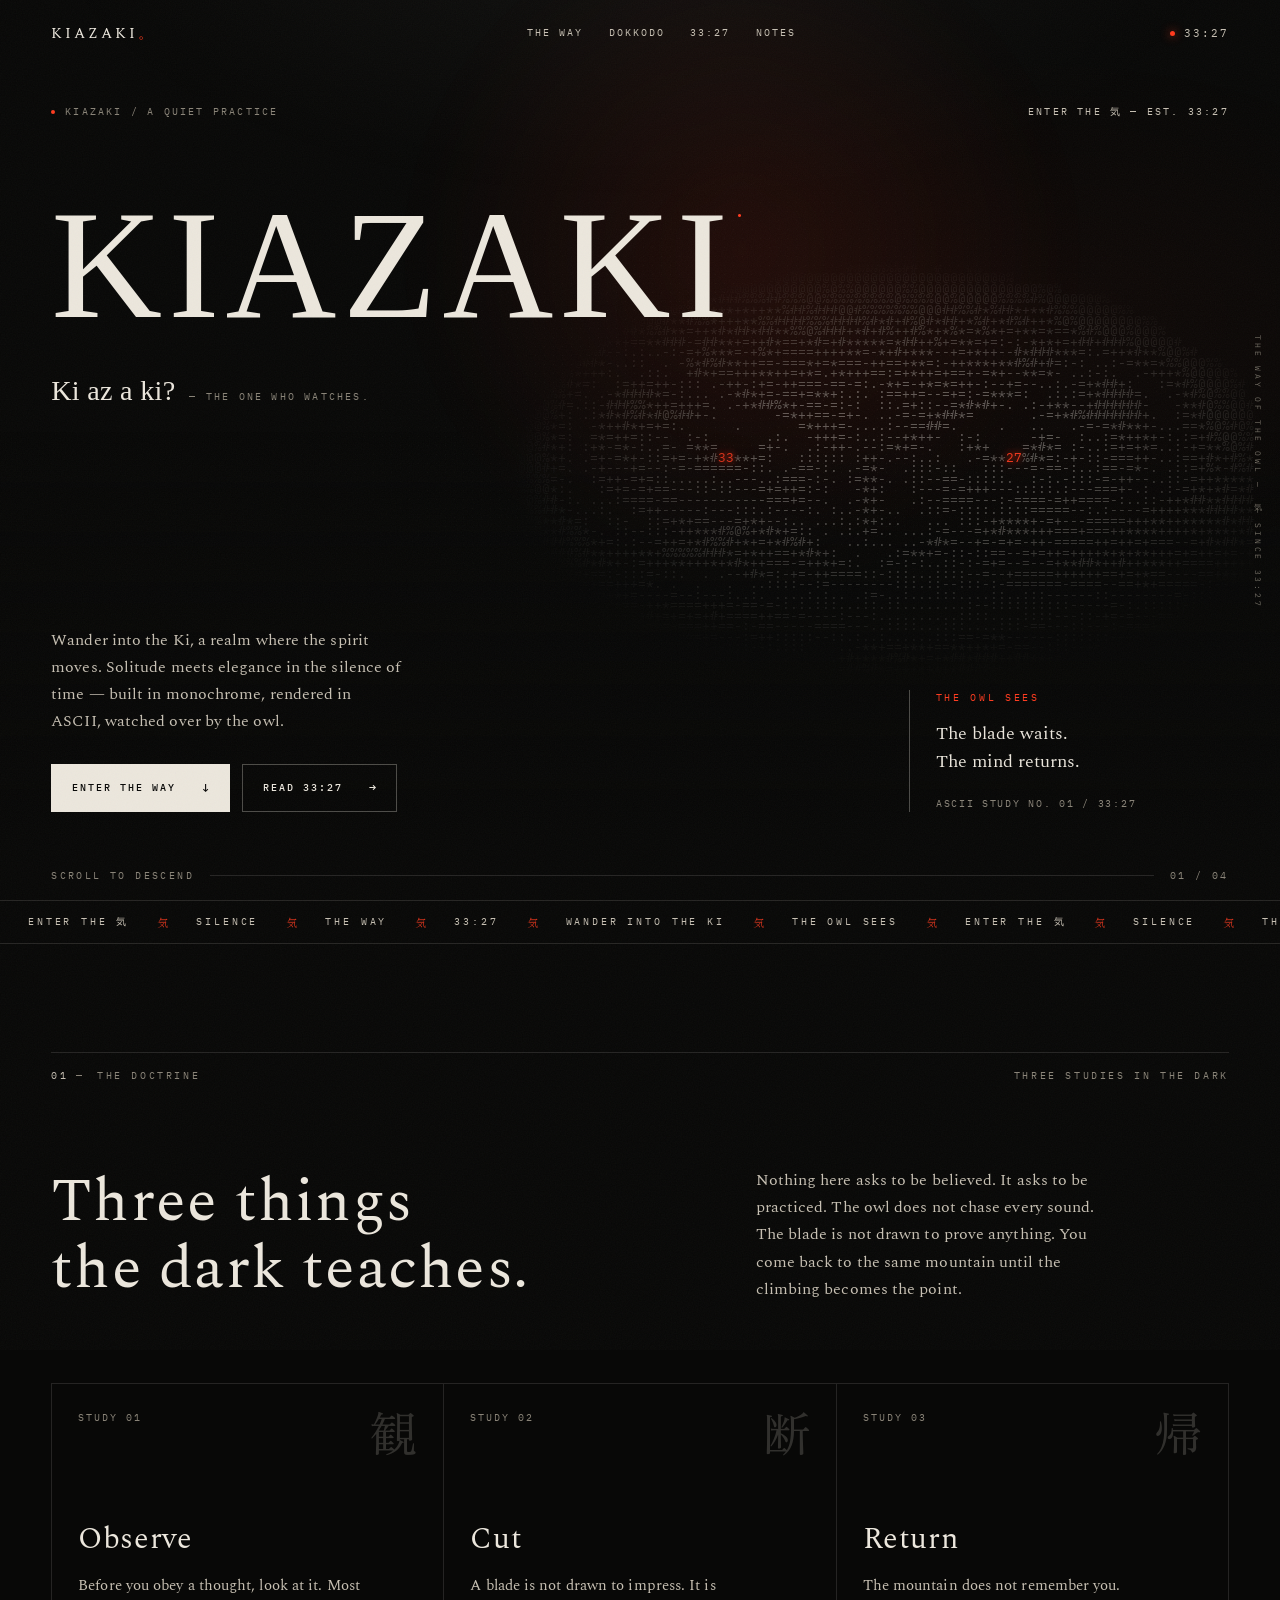
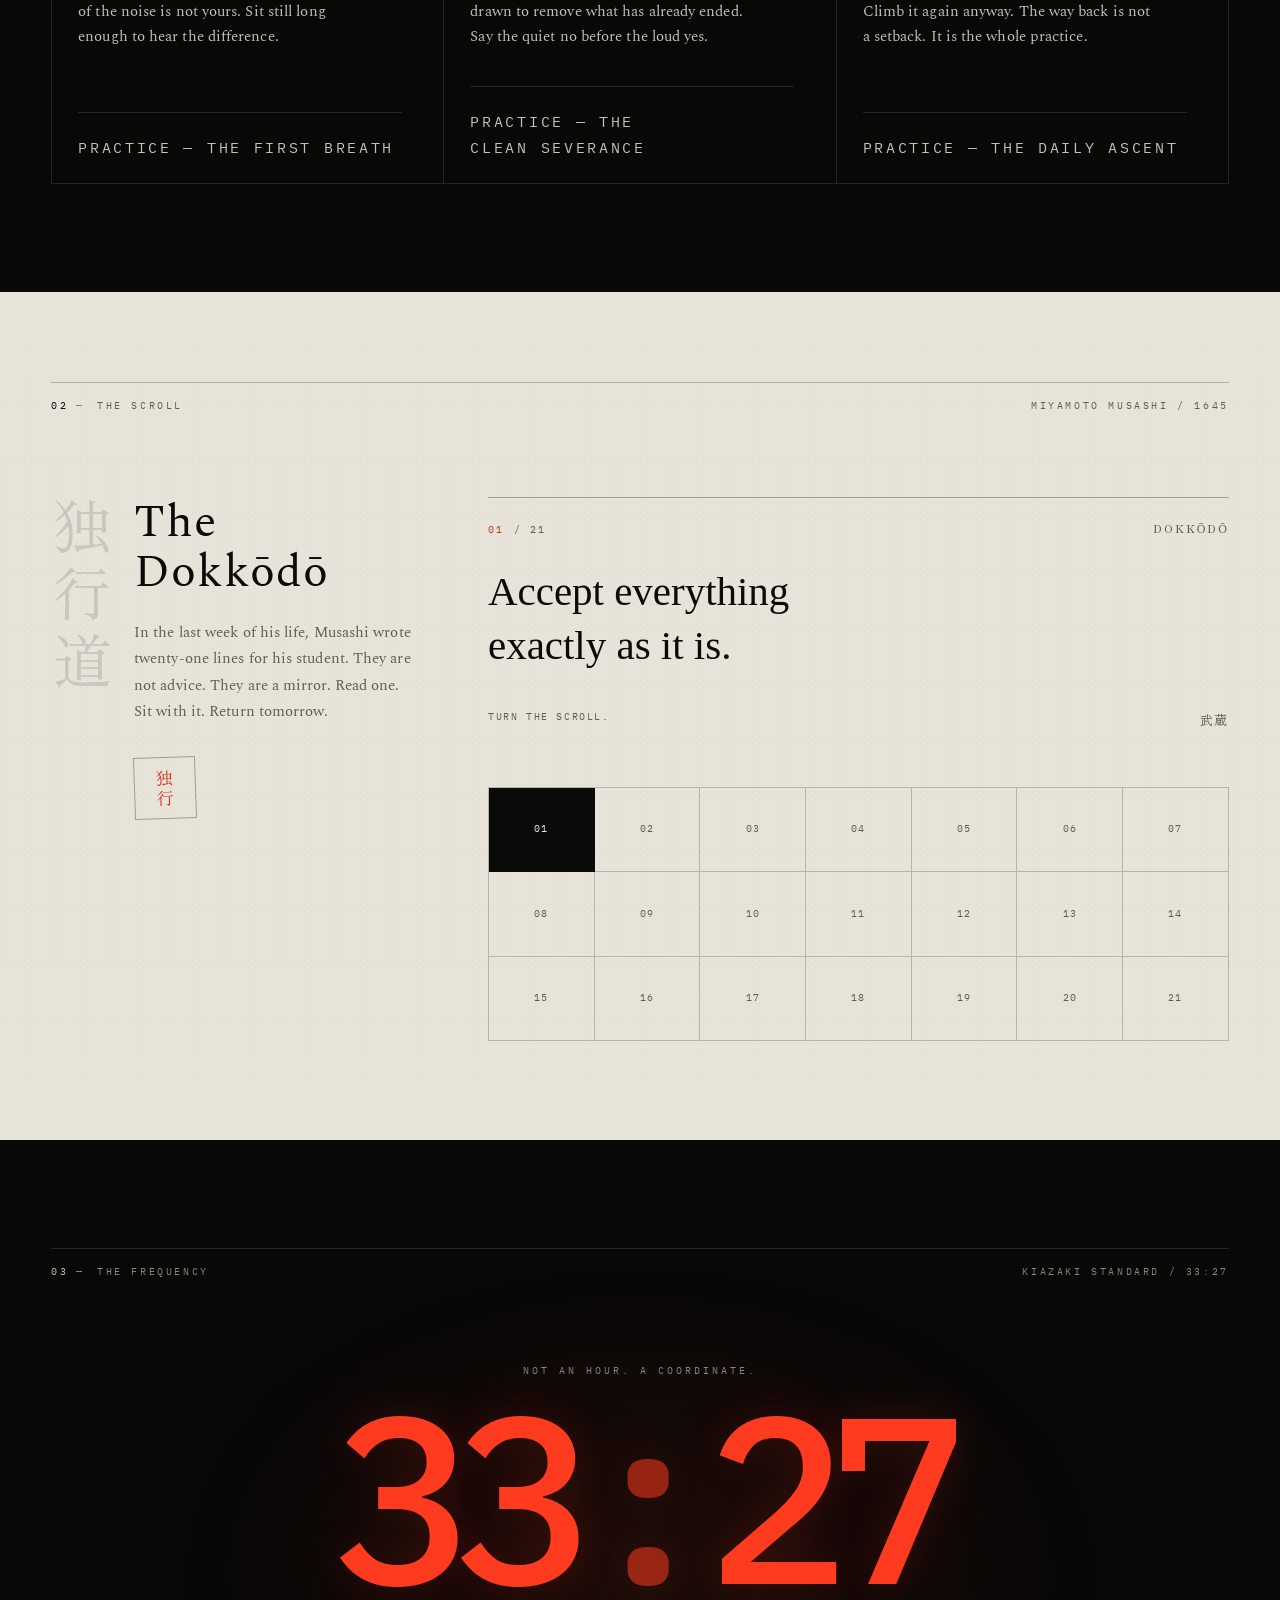
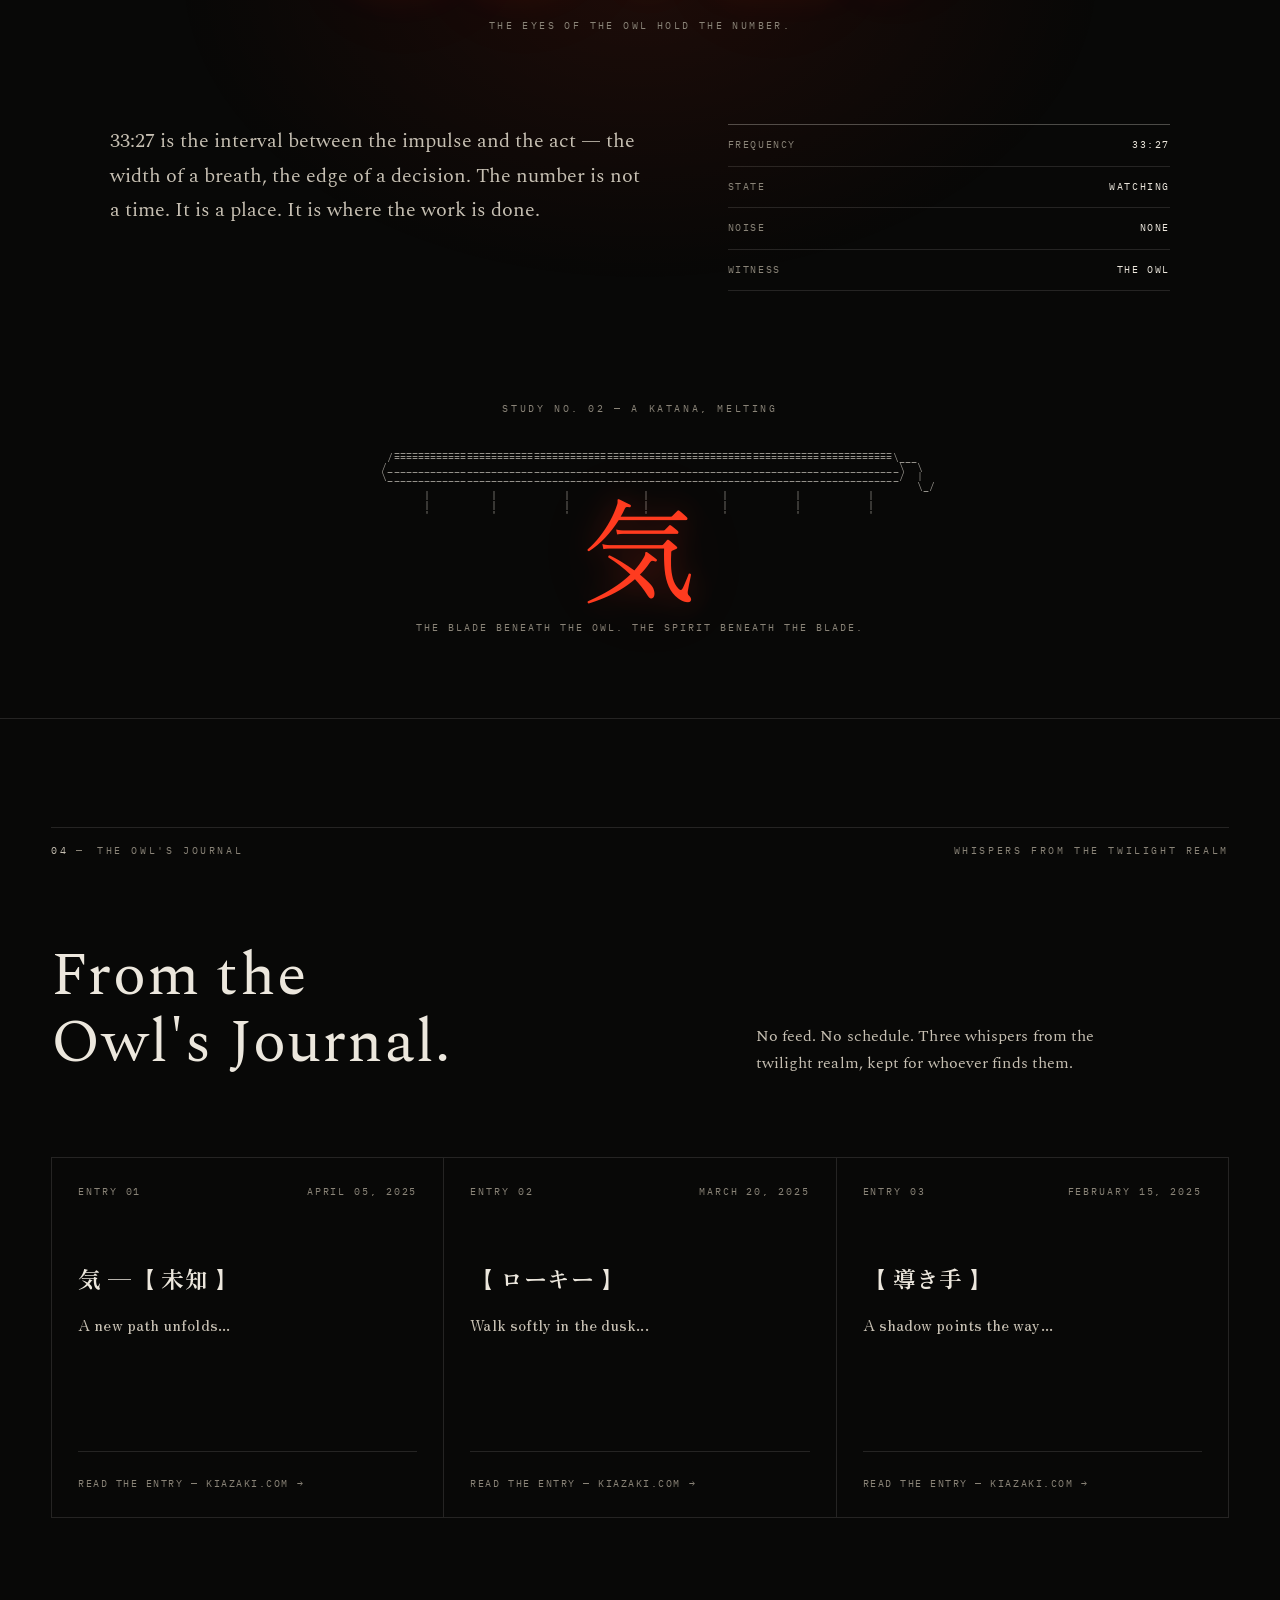
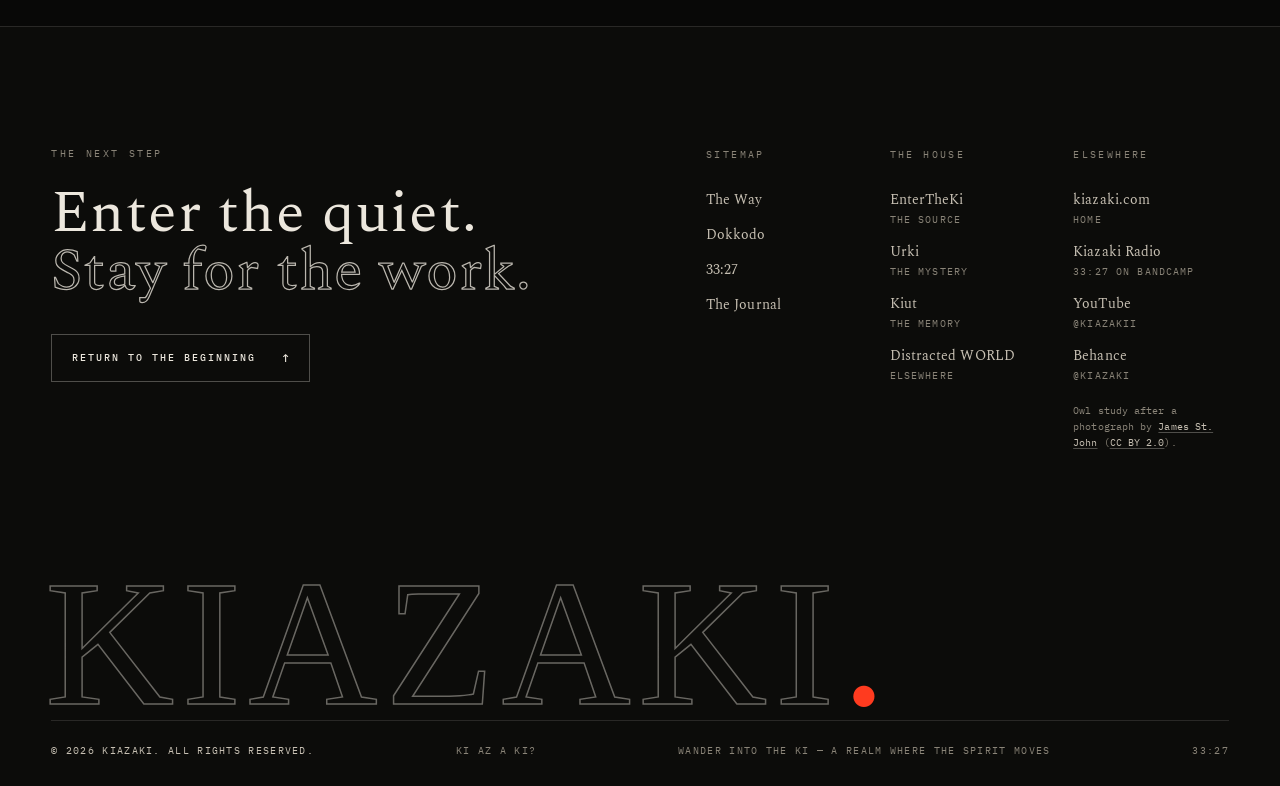
==== index.html @ 5e4342d5 "Add files via upload" ====
<!DOCTYPE html>
<html lang="en">
<head>
  <meta charset="utf-8">
  <meta name="viewport" content="width=device-width, initial-scale=1">
  <title>KIAZAKI — The Way of the Owl</title>
  <meta name="description" content="Kiazaki — wander into the Ki, a realm where the spirit moves. Solitude meets elegance in the silence of time. An ASCII owl, a melting katana, and the frequency 33:27.">
  <meta name="theme-color" content="#080807">
  <meta property="og:title" content="KIAZAKI — The Way of the Owl">
  <meta property="og:description" content="Wander into the Ki, a realm where the spirit moves. Here, solitude meets elegance in the silence of time.">
  <meta property="og:type" content="website">
  <link rel="icon" href="data:image/svg+xml,%3Csvg xmlns='http://www.w3.org/2000/svg' viewBox='0 0 64 64'%3E%3Crect width='64' height='64' fill='%23080807'/%3E%3Ccircle cx='23' cy='30' r='9' fill='none' stroke='%23ece7dd' stroke-width='2'/%3E%3Ccircle cx='41' cy='30' r='9' fill='none' stroke='%23ece7dd' stroke-width='2'/%3E%3Ccircle cx='23' cy='30' r='3' fill='%23ff3b1f'/%3E%3Ccircle cx='41' cy='30' r='3' fill='%23ff3b1f'/%3E%3C/svg%3E">
  <link rel="preconnect" href="https://fonts.googleapis.com">
  <link rel="preconnect" href="https://fonts.gstatic.com" crossorigin>
  <link href="https://fonts.googleapis.com/css2?family=IBM+Plex+Mono:wght@400;500&family=IM+Fell+English:ital@0;1&family=Spectral:ital,wght@0,400;0,600;0,700;1,400&family=Zen+Old+Mincho:wght@400;700&display=swap" rel="stylesheet">
  <link rel="stylesheet" href="styles.css">
  <link href="https://fonts.cdnfonts.com/css/colonna-mt" rel="stylesheet">
  <link href="https://fonts.cdnfonts.com/css/library-3-am" rel="stylesheet">
</head>
<body>
  <a class="skip" href="#main">Skip to content</a>
  <div class="scroll-progress" id="scroll-progress" aria-hidden="true"></div>
  <div class="grain" aria-hidden="true"></div>

  <header class="site-head">
    <a class="brand" href="#top" aria-label="Kiazaki, back to top">KIAZAKI<span class="brand-mark">。</span></a>
    <nav class="head-nav" aria-label="Primary">
      <a href="#way">The Way</a>
      <a href="#dokkodo">Dokkodo</a>
      <a href="#frequency">33:27</a>
      <a href="#notes">Notes</a>
    </nav>
    <p class="head-readout"><a class="head-readout-link" href="https://3327.bandcamp.com" target="_blank" rel="noopener" aria-label="Kiazaki radio — 33:27 on Bandcamp" title="Kiazaki radio — 33:27 on Bandcamp"><span class="live-dot" aria-hidden="true"></span>33:27</a></p>
  </header>

  <main id="main">
    <section class="hero" id="top">
      <div class="hero-glow" aria-hidden="true"></div>
      <div class="hero-art" aria-hidden="true">
        <pre class="owl owl--wide" aria-hidden="true">                          %#                 #%%%%%%##  #   #%
                         ###%%###%%%@@@@@@@@@@@@@@@@@@@@@@@@@@@@@%
                       ## %%%%%@@@@@@@@@@@%@%%@@@@@@%%@@@@@@@@@@@@@@@%@%
                    %%%@%@%#*###%%%##%%%@@%%%%%%%%%@%%%%@@%@@@@@%%%%#%@@@@@@@%
                  %@@@@@%%#****+*++**%##%###@@#%%%%%%%@@@##%%#*%##*+**#%%%@@@@@%%
               #@@@@@@#**#%%*+++**%%####%%%####%#*#+#%@#*##+*%#+*#%#++*%@%@@@@@@@@%%
             #%%###*%%#**=++*#*##*##**%%@%###+*#+#%++#%*+*%*=*%*+=+**=*==*%#%@@@%@@@%
           #@@%**+==**###-=##**+=++#*==+*#=+#*****=*##++%+=**=+=:-:-*+*+=+##+###%@@@@@#
          %@%%#--:.:..-:-=+%***=-+%*+====++++**=-*+#+***--+=+*++--#*###***=:.=++*#**%@@%#
         %@@##*-..::  . -%*#%#**++==-===*+=*===-++==+**=:-++***+**#%#+#=:-: ..:-=**=*%%@@@%%
        @@%*+++:.  .::.  +#*+==+++**++=+*=.+*+++==:=+*++=+==+-=*+--**=*- ..:-:.  .-+++*%@@@@@%
      *@@%#*=:  :=++=++-::: .-++-:+=-++===-==-=:.-*+=-+*=*=++-:--+=--..:.-=+*##+:   :=*#%@@@@%#
      @%%%+=. .-*####*=-:... .-*#*+=-==+=**+:.:. :==++=--=+=:-=***=:  .:.:=+*####=.  .-*#%@%%@@
      %@%#=.::-###%%*++=+++=. .-+*##%*+-==-=:-:  ::.=+::--=*#*#+-. .:-+**--+######-   -**#@%%@@#
   @@@@@%+: .:*#*#%#*#@%##+-.       -=*++==-=+-. ..-=-=+*##*=       .-=+*#%#######+.  :=*#@@@@@@
   @@@@%*=:  -*++#*+=+=:.      .       =*+++=-....:--==##=.     .   ..   .-=-=*#**+-...==*%@%#@%
  #%@@@%*=:  =*=++=::--  :-:       .:.  -+++=-:..:--+*++-  :-:      -+=-  :..:=*++*+-:.:=+#%@@%%
 %%%@@%#*+: :+*-=*-:..=- =**=     =+-.  .:-++-.--:=*+=-.   :+*+    =*#*= :-..:=+=+*=..:-+=**%@%#
 %@@@@@%*+. .=+-=*+-::=+=-+*#<span class="owl-eye">3</span><span class="owl-eye">3</span>**+=:   :::::: :++-.--:..:   .-=**<span class="owl-eye">2</span><span class="owl-eye">7</span>%#*=:-+-::-===++-..:==+#*+#%*
 *%%@@@#+=. .-+---+=--:-=-======-::. .-==-:. .-=*-  .:::-::   :::---=-==-:..:==-=*-. .::=+%*-#%#
#*#@%%%%=-.  :=++-=+=::.....:..---..:===-:-. :=**-. .::--==-:::::.  :-:.-:::-=-++--..::-=++*****
  *@%%@@*:.   :=+=-=+==---::-::---=+=++=:-:   -*+:   :---=-=+++---:::::.:---===+-.: .:-=+*+*#=*#
  %%%@%##-:. ...:====-==-----------===+=--.  .-*+-   .:--====---:-====-=++====-:..::-++*##**####
  #%*%%##*-...:.  :=++-----:---:::.:----:. :..-*+-..  .::=-::::.::::=====--:.:----=++++***####**
  *%%#%**#*=:  ::-  ::=+*+==---=+*+--:.. ...:.:*+:..   ... :::-+****+-=+---=====+++**++*****#*##
  *#%@%**#%%*-. ::--:::-++***#%@%+*#*+=:: . .:.+=.. ...:-=---=+*#***+++===+===++****++++*+***+*#
   *%%%###%%%*+=:.:--=++=+*#%%#+*+=+*#%#+:   ..:... ..-*#*=--+=-=+=-++-=====++=++=+===--=+#*##*=
    #%#####%#**++++**+%%%%%###*=+*++==+*#*+:  .   .:=**+=-::-::==--=+=++=++++*+*+**+++=+=++=+=-+
    ***##%%%#*#*+-:=+++**+++*+*#*++===-=++*+=:.  :=-:-:..::-:-=+=--=--=+**##*++#++***++====+++++
    +*###*+=+==:-:::=-::.  . .--+#*=:-+=-++====::-:::...::::--=--+=====++++++==+=+*==----==+****
     ##***+==+==+++=*. .  .   .  ..::::--:=--------:::.::--:::-:-=======-====--==+*+=====-:--==+
     *#*++==+==+*+=----=--:---:..:. ....:.:.. .:=-..:...:::....::..:::------::--------=-:::----+
      *#*+*###*#*==-++*====+++=-==-=-:.:.:::...::.::........:--::::::::::-----=-:.:::::-:::..:=*
      **##*+%##= .-*#+=+=+=+#+====++==-=----:---:..........::::....::::---::-+=-=---==--:-=:--=+
       #*=-#%#*=-=+====-===++==-:-==-----====---..::::...:::....:::-==---::---:-===+*+=--:-:::::
        =-+#####--==-======+=---:=++:::::--::.:..:......:::==-=**------:::::::-++*+++-..:-:.....
        :=*#%#%=:---=-===--:--:::--:.:::    ..-**+==+**+==**++*+=-==--:::--+=+++*++===::--:..::-
          ##%%=--=--===-:::-::.::... ..    .+#+***#%#*+=+*##*###++##**+=-==-==-*++*##%%****++***
           #%#=-=+=-==-----:    .   ....:::-=##%#*=+++++*+*####*=+#+====---:--=+++##########*+*+
            #+=+-:=-::-:..  . ....:.......:-=-+*%%##*##*+**#**+++==-=+=-=+==*##*++*##*#%@###+#+*
            #-++..::.::.. .....:::::.... ...=-==--=+=--=*##*+=+=++--=-=+*#**#====**##*####**++==</pre>
      </div>

      <div class="shell hero-shell">
        <div class="hero-kicker">
          <p class="kicker"><span class="kicker-dot" aria-hidden="true"></span>Kiazaki / A quiet practice</p>
          <p class="kicker kicker-alt">Enter The 気 — Est. 33:27</p>
        </div>

        <div class="hero-title-wrap">
          <h1 class="hero-title" aria-label="Kiazaki">
            <span class="hero-word" aria-hidden="true"><span class="lt" style="--i:0">K</span><span class="lt" style="--i:1">I</span><span class="lt" style="--i:2">A</span><span class="lt" style="--i:3">Z</span><span class="lt" style="--i:4">A</span><span class="lt" style="--i:5">K</span><span class="lt" style="--i:6">I</span></span><span class="hero-dot" aria-hidden="true">.</span>
          </h1>
          <p class="hero-hu"><span class="hu" lang="hu">Ki az a ki?</span><span class="hu-en">— The one who watches.</span></p>
        </div>

        <div class="hero-owl-mobile" aria-hidden="true">
          <pre class="owl owl--compact" aria-hidden="true">               ##     ####%%%%%%%##%#
              #%%%%@@@@@@@@@@@@@@@@@@@@%%%
           %@@%%****###%%%%%%%%%@%%%#%#**%@@@%#
         %@@@#******###%%#*###*%#***#+**+*#%@@@@%
       %#+==+*+=#*++#++**********++++--+*++*+##%@@#
     #@#*:..  =##*+++==+=++=+=+*=-+*++*##*-: :-++#@@##
    %@#=:.:-=::=-=+=+=++-=+=-==++++=-+==-: -==: :=*@@@%
   #@%=.:*##*=-:.:+*++==+=:..===--+=++=..--=###=  =#%%@%
  %@@+..*###*#*=: . -=++===. .--+*+-   .-=+**###- :*%@%@
 #@@#= :+++-=: :.      =++-..-=+*:.:   .-: ::=*++::=*@%%
 %@@#+ -+=+::-:*<span class="owl-eye">3</span><span class="owl-eye">3</span> -=: .-=:---=-.  =+-<span class="owl-eye">2</span><span class="owl-eye">7</span>#=:-.-=++.:=+*%#
*%@@#= :+===:---===-..--:..++..:::. :--==--::==+:.:-*+*#
 #%%#:  -+==--::::---=+-: .++  :-===-:::::--===:..-++**#
 #%%#+....-===----::-==-:..++. .-----:--====--::-++####*
 *%%*#*:.::::-++=+*+==:. ..==.  .:::=**+==---=++**+****#
  #%##%#=:-==+*#%%*++**+: .:. .-++-==++=+===+++++===***+
  *#####*+==*#****+*+==**=: .:-=-:::-=-==+***+*+*++=++++
  *##*=+---=-.   .-=-:--===---:..::--=====+++==++==--=+*
   #*++++*+-------.:...::..:-::.:::.:::::---:-------::-=
    #**%*--+++=+*+==+=------.......::..::----=-:-=-:-:-+
    *=*#*===-===+---+-----::.....:---=:---:::-=+++-::...
     =#%*---==---::::.:. .-=++++==**#+++=-:-==++++=-=:-=
      ##=====-::. .. ....-*##***+**##+*++==--+++##%##***
       *+-:-::.....::....--++*+++**+=+=-==*+**=+###%#*++</pre>
        </div>

        <div class="hero-foot">
          <div class="hero-lede">
            <p>Wander into the Ki, a realm where the spirit moves. Solitude meets elegance in the silence of time — built in monochrome, rendered in ASCII, watched over by the owl.</p>
            <div class="hero-cta">
              <a class="btn btn-solid" href="#dokkodo">Enter the Way <span aria-hidden="true">↓</span></a>
              <a class="btn btn-ghost" href="#frequency">Read 33:27 <span aria-hidden="true">→</span></a>
            </div>
          </div>
          <aside class="hero-aside" aria-label="Study note">
            <p class="aside-label">The owl sees</p>
            <p class="aside-line">The blade waits.<br>The mind returns.</p>
            <p class="aside-meta">ASCII study No. 01 / 33:27</p>
          </aside>
        </div>
      </div>

      <p class="hero-rail" aria-hidden="true">The Way of the Owl — 気 — Since 33:27</p>
      <div class="hero-bottom" aria-hidden="true">
        <span>Scroll to descend</span>
        <span class="hero-line"></span>
        <span>01 / 04</span>
      </div>
    </section>

    <div class="ticker" aria-hidden="true">
      <div class="ticker-track">
        <div class="ticker-group">
          <span>Enter The 気</span><span class="tick-sep">気</span><span>Silence</span><span class="tick-sep">気</span><span>The Way</span><span class="tick-sep">気</span><span>33:27</span><span class="tick-sep">気</span><span>Wander into the Ki</span><span class="tick-sep">気</span><span>The owl sees</span><span class="tick-sep">気</span>
        </div>
        <div class="ticker-group">
          <span>Enter The 気</span><span class="tick-sep">気</span><span>Silence</span><span class="tick-sep">気</span><span>The Way</span><span class="tick-sep">気</span><span>33:27</span><span class="tick-sep">気</span><span>Wander into the Ki</span><span class="tick-sep">気</span><span>The owl sees</span><span class="tick-sep">気</span>
        </div>
      </div>
    </div>

    <section class="section doctrine" id="way">
      <div class="shell">
        <div class="section-head">
          <p class="label"><span class="label-idx">01</span> The Doctrine</p>
          <p class="label label-right">Three studies in the dark</p>
        </div>

        <div class="doctrine-intro">
          <h2 class="reveal">Three things<br>the dark teaches.</h2>
          <p class="lede reveal">Nothing here asks to be believed. It asks to be practiced. The owl does not chase every sound. The blade is not drawn to prove anything. You come back to the same mountain until the climbing becomes the point.</p>
        </div>

        <div class="cards">
          <article class="card reveal">
            <div class="card-top"><span class="mono">Study 01</span><span class="kanji" aria-hidden="true">観</span></div>
            <h3>Observe</h3>
            <p>Before you obey a thought, look at it. Most of the noise is not yours. Sit still long enough to hear the difference.</p>
            <p class="card-foot">Practice — the first breath</p>
          </article>
          <article class="card reveal">
            <div class="card-top"><span class="mono">Study 02</span><span class="kanji" aria-hidden="true">断</span></div>
            <h3>Cut</h3>
            <p>A blade is not drawn to impress. It is drawn to remove what has already ended. Say the quiet no before the loud yes.</p>
            <p class="card-foot">Practice — the clean severance</p>
          </article>
          <article class="card reveal">
            <div class="card-top"><span class="mono">Study 03</span><span class="kanji" aria-hidden="true">帰</span></div>
            <h3>Return</h3>
            <p>The mountain does not remember you. Climb it again anyway. The way back is not a setback. It is the whole practice.</p>
            <p class="card-foot">Practice — the daily ascent</p>
          </article>
        </div>
      </div>
    </section>

    <section class="scroll-sec" id="dokkodo">
      <div class="shell">
        <div class="section-head">
          <p class="label"><span class="label-idx">02</span> The Scroll</p>
          <p class="label label-right">Miyamoto Musashi / 1645</p>
        </div>

        <div class="scroll-layout">
          <aside class="scroll-aside reveal">
            <p class="vertical-kanji" aria-hidden="true">独行道</p>
            <div class="scroll-intro">
              <h2>The Dokkōdō</h2>
              <p>In the last week of his life, Musashi wrote twenty-one lines for his student. They are not advice. They are a mirror. Read one. Sit with it. Return tomorrow.</p>
              <div class="seal" aria-hidden="true"><span>独<br>行</span></div>
            </div>
          </aside>

          <div class="scroll-body reveal">
            <div class="precept" id="precept">
              <div class="precept-num">
                <span id="precept-num" class="precept-n">01</span>
                <span class="precept-of">/ 21</span>
                <span class="precept-lab">Dokkōdō</span>
              </div>
              <blockquote id="precept-quote" aria-live="polite">Accept everything exactly as it is.</blockquote>
              <p class="precept-hint">Turn the scroll. <span aria-hidden="true">武蔵</span></p>
            </div>

            <div class="precept-nav" role="tablist" aria-label="The twenty-one precepts of the Dokkodo">
              <button type="button" role="tab" aria-selected="true" aria-controls="precept-quote" data-precept="0">01</button>
              <button type="button" role="tab" aria-selected="false" aria-controls="precept-quote" data-precept="1">02</button>
              <button type="button" role="tab" aria-selected="false" aria-controls="precept-quote" data-precept="2">03</button>
              <button type="button" role="tab" aria-selected="false" aria-controls="precept-quote" data-precept="3">04</button>
              <button type="button" role="tab" aria-selected="false" aria-controls="precept-quote" data-precept="4">05</button>
              <button type="button" role="tab" aria-selected="false" aria-controls="precept-quote" data-precept="5">06</button>
              <button type="button" role="tab" aria-selected="false" aria-controls="precept-quote" data-precept="6">07</button>
              <button type="button" role="tab" aria-selected="false" aria-controls="precept-quote" data-precept="7">08</button>
              <button type="button" role="tab" aria-selected="false" aria-controls="precept-quote" data-precept="8">09</button>
              <button type="button" role="tab" aria-selected="false" aria-controls="precept-quote" data-precept="9">10</button>
              <button type="button" role="tab" aria-selected="false" aria-controls="precept-quote" data-precept="10">11</button>
              <button type="button" role="tab" aria-selected="false" aria-controls="precept-quote" data-precept="11">12</button>
              <button type="button" role="tab" aria-selected="false" aria-controls="precept-quote" data-precept="12">13</button>
              <button type="button" role="tab" aria-selected="false" aria-controls="precept-quote" data-precept="13">14</button>
              <button type="button" role="tab" aria-selected="false" aria-controls="precept-quote" data-precept="14">15</button>
              <button type="button" role="tab" aria-selected="false" aria-controls="precept-quote" data-precept="15">16</button>
              <button type="button" role="tab" aria-selected="false" aria-controls="precept-quote" data-precept="16">17</button>
              <button type="button" role="tab" aria-selected="false" aria-controls="precept-quote" data-precept="17">18</button>
              <button type="button" role="tab" aria-selected="false" aria-controls="precept-quote" data-precept="18">19</button>
              <button type="button" role="tab" aria-selected="false" aria-controls="precept-quote" data-precept="19">20</button>
              <button type="button" role="tab" aria-selected="false" aria-controls="precept-quote" data-precept="20">21</button>
            </div>
          </div>
        </div>
      </div>
    </section>

    <section class="frequency" id="frequency">
      <div class="shell">
        <div class="section-head">
          <p class="label"><span class="label-idx">03</span> The Frequency</p>
          <p class="label label-right">Kiazaki standard / 33:27</p>
        </div>

        <div class="freq-stage reveal">
          <p class="freq-overline">Not an hour. A coordinate.</p>
          <p class="freq-display" aria-label="Thirty-three twenty-seven"><span>33</span><span class="freq-colon" aria-hidden="true">:</span><span>27</span></p>
          <p class="freq-caption">The eyes of the owl hold the number.</p>
        </div>

        <div class="freq-copy reveal">
          <p class="freq-lede">33:27 is the interval between the impulse and the act — the width of a breath, the edge of a decision. The number is not a time. It is a place. It is where the work is done.</p>
          <div class="freq-readouts" aria-label="Frequency readouts">
            <div><span>Frequency</span><span>33:27</span></div>
            <div><span>State</span><span>Watching</span></div>
            <div><span>Noise</span><span>None</span></div>
            <div><span>Witness</span><span>The owl</span></div>
          </div>
        </div>

        <div class="blade-wrap reveal">
          <p class="blade-label">Study No. 02 — A katana, melting</p>
          <pre class="katana" aria-hidden="true">        __________________________________________________________________________________
       /==================================================================================\___
      /____________________________________________________________________________________\  \
      \____________________________________________________________________________________/  |
                                                                                              \_/
             |          |           |            |            |           |           |
             |          |           |            |            |           |           |
             '          '           '            '            '           '           '</pre>
          <p class="blade-kanji" aria-hidden="true">気</p>
          <p class="blade-foot">The blade beneath the owl. The spirit beneath the blade.</p>
        </div>
      </div>
    </section>

    <section class="section notes" id="notes">
      <div class="shell">
        <div class="section-head">
          <p class="label"><span class="label-idx">04</span> The Owl's Journal</p>
          <p class="label label-right">Whispers from the twilight realm</p>
        </div>

        <div class="notes-intro">
          <h2 class="reveal">From the<br>Owl's Journal.</h2>
          <p class="lede reveal">No feed. No schedule. Three whispers from the twilight realm, kept for whoever finds them.</p>
        </div>

        <div class="notes-grid">
          <article class="note reveal">
            <div class="note-meta"><span>Entry 01</span><span>April 05, 2025</span></div>
            <h3>気 —【 未知 】</h3>
            <p>A new path unfolds...</p>
            <a class="note-tags" href="https://kiazaki.com/post/post-1" target="_blank" rel="noopener">Read the entry — kiazaki.com</a>
          </article>
          <article class="note reveal">
            <div class="note-meta"><span>Entry 02</span><span>March 20, 2025</span></div>
            <h3>【 ローキー 】</h3>
            <p>Walk softly in the dusk...</p>
            <a class="note-tags" href="https://kiazaki.com/post/post-2" target="_blank" rel="noopener">Read the entry — kiazaki.com</a>
          </article>
          <article class="note reveal">
            <div class="note-meta"><span>Entry 03</span><span>February 15, 2025</span></div>
            <h3>【 導き手 】</h3>
            <p>A shadow points the way...</p>
            <a class="note-tags" href="https://kiazaki.com/post/post-3" target="_blank" rel="noopener">Read the entry — kiazaki.com</a>
          </article>
        </div>
      </div>
    </section>

    <footer class="site-foot">
      <div class="shell">
        <div class="foot-top">
          <div class="foot-call reveal">
            <p class="label">The next step</p>
            <h2>Enter the quiet.<br><span class="hollow">Stay for the work.</span></h2>
            <a class="btn btn-ghost foot-cta" href="#top">Return to the beginning <span aria-hidden="true">↑</span></a>
          </div>

          <div class="foot-cols">
            <div class="foot-col">
              <h3>Sitemap</h3>
              <a href="#way">The Way</a>
              <a href="#dokkodo">Dokkodo</a>
              <a href="#frequency">33:27</a>
              <a href="#notes">The Journal</a>
            </div>
            <div class="foot-col">
              <h3>The House</h3>
              <a href="https://entertheki.com" target="_blank" rel="noopener">EnterTheKi <em>the source</em></a>
              <a href="https://urki.bandcamp.com" target="_blank" rel="noopener">Urki <em>the mystery</em></a>
              <a href="https://kiazaki.com" target="_blank" rel="noopener">Kiut <em>the memory</em></a>
              <a href="https://x.com/Kiazaki" target="_blank" rel="noopener">Distracted WORLD <em>elsewhere</em></a>
            </div>
            <div class="foot-col">
              <h3>Elsewhere</h3>
              <a href="https://kiazaki.com" target="_blank" rel="noopener">kiazaki.com <em>home</em></a>
              <a href="https://3327.bandcamp.com" target="_blank" rel="noopener">Kiazaki Radio <em>33:27 on Bandcamp</em></a>
              <a href="https://www.youtube.com/@Kiazakii" target="_blank" rel="noopener">YouTube <em>@Kiazakii</em></a>
              <a href="https://www.behance.net/kiazaki" target="_blank" rel="noopener">Behance <em>@kiazaki</em></a>
              <span class="credit">Owl study after a photograph by <a href="https://commons.wikimedia.org/wiki/File:Bubo_virginianus_(great_horned_owl).jpg" target="_blank" rel="noopener">James St. John</a> (<a href="https://creativecommons.org/licenses/by/2.0/" target="_blank" rel="noopener">CC BY 2.0</a>).</span>
            </div>
          </div>
        </div>

        <p class="foot-word" aria-hidden="true">KIAZAKI<span class="foot-dot">.</span></p>

        <div class="foot-bar">
          <span>© <span id="year">2026</span> Kiazaki. All rights reserved.</span>
          <span>Ki az a ki?</span>
          <span>Wander into the Ki — a realm where the spirit moves</span>
          <span>33:27</span>
        </div>
      </div>
    </footer>
  </main>

  <script src="main.js"></script>
</body>
</html>
---- styles.css ----
/* ============================================================
   KIAZAKI — a quiet practice
   Monochrome, ember, ink. Set in Jakarta Sans + IBM Plex Mono.
   ============================================================ */

:root {
  --ink: #080807;
  --ink-soft: #0c0c0a;
  --paper: #ece7dd;
  --paper-dim: #c7c0b3;
  --muted: #8a8478;
  --line: rgba(236, 231, 221, 0.13);
  --line-strong: rgba(236, 231, 221, 0.3);
  --ember: #ff3b1f;
  --ember-dim: #d2321b;
  --paper-sec: #e8e3d9;
  --paper-ink: #0a0a09;
  --paper-muted: #615c53;
  --sans: "Spectral", Georgia, "Times New Roman", serif;
  --fell: "IM Fell English", Georgia, serif;
  --display: "LIBRARY 3 AM", "IM Fell English", Georgia, serif;
  --heading: "Colonna MT", "Spectral", Georgia, serif;
  --mono: "IBM Plex Mono", "SFMono-Regular", Consolas, monospace;
  --jp: "Zen Old Mincho", "Hiragino Mincho ProN", "Yu Mincho", serif;
  --ease: cubic-bezier(0.22, 0.68, 0.2, 1);
  --shell: 1480px;
}

*,
*::before,
*::after {
  box-sizing: border-box;
}

html {
  scroll-behavior: smooth;
  scroll-padding-top: 84px;
  -webkit-text-size-adjust: 100%;
}

body {
  margin: 0;
  background: var(--ink);
  color: var(--paper);
  font-family: var(--sans);
  font-size: 17px;
  line-height: 1.65;
  font-weight: 400;
  letter-spacing: 0.005em;
  -webkit-font-smoothing: antialiased;
  -moz-osx-font-smoothing: grayscale;
  overflow-x: hidden;
}

body::before {
  content: "";
  position: fixed;
  inset: 0;
  z-index: 0;
  pointer-events: none;
  background:
    radial-gradient(ellipse 80% 55% at 50% -10%, rgba(236, 231, 221, 0.045), transparent 60%),
    radial-gradient(ellipse 55% 45% at 82% 35%, rgba(255, 59, 31, 0.035), transparent 65%);
}

::selection {
  background: var(--ember);
  color: var(--ink);
}

a {
  color: inherit;
  text-decoration: none;
}

p,
h1,
h2,
h3,
h4,
blockquote,
figure {
  margin: 0;
}

img,
pre {
  max-width: 100%;
}

button {
  font: inherit;
}

:focus-visible {
  outline: 1px solid var(--ember);
  outline-offset: 4px;
}

* {
  scrollbar-width: thin;
  scrollbar-color: #37342d var(--ink);
}

::-webkit-scrollbar {
  width: 9px;
}
::-webkit-scrollbar-track {
  background: var(--ink);
}
::-webkit-scrollbar-thumb {
  background: #37342d;
  border: 3px solid var(--ink);
}

/* ---------- texture ---------- */

.grain {
  position: fixed;
  inset: -50%;
  z-index: 90;
  width: 200%;
  height: 200%;
  pointer-events: none;
  opacity: 0.045;
  background-image: url("data:image/svg+xml,%3Csvg xmlns='http://www.w3.org/2000/svg' width='220' height='220'%3E%3Cfilter id='n'%3E%3CfeTurbulence type='fractalNoise' baseFrequency='0.82' numOctaves='4' stitchTiles='stitch'/%3E%3C/filter%3E%3Crect width='100%25' height='100%25' filter='url(%23n)' opacity='0.85'/%3E%3C/svg%3E");
  animation: grain 1.6s steps(2) infinite;
}

@keyframes grain {
  0% { transform: translate(0, 0); }
  50% { transform: translate(-2%, 1%); }
  100% { transform: translate(1%, -1%); }
}

.skip {
  position: fixed;
  top: 12px;
  left: 12px;
  z-index: 200;
  transform: translateY(-150%);
  background: var(--paper);
  color: var(--ink);
  padding: 10px 16px;
  font-family: var(--mono);
  font-size: 10px;
  letter-spacing: 0.12em;
  text-transform: uppercase;
  transition: transform 0.2s;
}
.skip:focus {
  transform: translateY(0);
}

/* ---------- scroll progress ---------- */

.scroll-progress {
  position: fixed;
  top: 0;
  left: 0;
  right: 0;
  height: 2px;
  z-index: 120;
  background: linear-gradient(90deg, var(--ember), rgba(255, 59, 31, 0.25));
  transform: scaleX(0);
  transform-origin: 0 50%;
  opacity: 0.75;
  pointer-events: none;
}

/* ---------- shell + shared type ---------- */

.shell {
  width: 100%;
  max-width: var(--shell);
  margin: 0 auto;
  padding-left: clamp(20px, 4vw, 64px);
  padding-right: clamp(20px, 4vw, 64px);
}

.mono {
  font-family: var(--mono);
  font-size: 10px;
  letter-spacing: 0.2em;
  text-transform: uppercase;
}

.label {
  display: flex;
  align-items: center;
  gap: 12px;
  font-family: var(--mono);
  font-size: 10px;
  font-weight: 400;
  letter-spacing: 0.26em;
  line-height: 1.4;
  text-transform: uppercase;
  color: var(--muted);
}

.label-idx {
  color: var(--paper-dim);
}

.label-idx::after {
  content: "—";
  margin-left: 8px;
  color: var(--muted);
}

.label-right {
  color: var(--muted);
  text-align: right;
}

.lede {
  max-width: 46ch;
  font-size: 15.5px;
  line-height: 1.75;
  color: var(--paper-dim);
}

p {
  text-wrap: pretty;
}

.hollow {
  color: transparent;
  -webkit-text-stroke: 1.25px rgba(236, 231, 221, 0.78);
}

h2 {
  font-family: var(--heading);
  font-weight: 400;
  letter-spacing: 0.02em;
  line-height: 1.1;
  text-wrap: balance;
}

/* ---------- buttons ---------- */

.btn {
  display: inline-flex;
  align-items: center;
  justify-content: space-between;
  gap: 26px;
  min-height: 48px;
  padding: 14px 20px;
  border: 1px solid var(--line-strong);
  font-family: var(--mono);
  font-size: 10px;
  font-weight: 500;
  letter-spacing: 0.2em;
  line-height: 1;
  text-transform: uppercase;
  white-space: nowrap;
  transition:
    background-color 0.3s var(--ease),
    border-color 0.3s var(--ease),
    color 0.3s var(--ease);
}

.btn span {
  font-size: 12px;
  letter-spacing: 0;
  transition: transform 0.3s var(--ease);
}

.btn-solid {
  background: var(--paper);
  border-color: var(--paper);
  color: var(--ink);
}

.btn-solid:hover {
  background: var(--ember);
  border-color: var(--ember);
  color: var(--ink);
}

.btn-ghost {
  background: transparent;
  color: var(--paper);
}

.btn-ghost:hover {
  border-color: var(--paper);
  background: rgba(236, 231, 221, 0.06);
}

.btn:hover span {
  transform: translate(2px, 0);
}

.btn-solid:hover span {
  transform: translate(0, 3px);
}

/* ---------- header ---------- */

.site-head {
  position: fixed;
  top: 0;
  left: 0;
  right: 0;
  z-index: 100;
  display: flex;
  align-items: center;
  justify-content: space-between;
  gap: 24px;
  padding: 20px clamp(20px, 4vw, 64px);
  border-bottom: 1px solid transparent;
  transition:
    padding 0.35s var(--ease),
    background-color 0.35s var(--ease),
    border-color 0.35s var(--ease);
}

.site-head.is-scrolled {
  padding-top: 13px;
  padding-bottom: 13px;
  background: rgba(8, 8, 7, 0.82);
  border-bottom-color: var(--line);
  -webkit-backdrop-filter: blur(14px);
  backdrop-filter: blur(14px);
}

.brand {
  font-family: var(--heading);
  font-size: 15px;
  font-weight: 400;
  letter-spacing: 0.2em;
  line-height: 1;
  white-space: nowrap;
}

.brand-mark {
  color: var(--ember);
  letter-spacing: 0;
}

.head-nav {
  display: flex;
  align-items: center;
  gap: clamp(14px, 2vw, 30px);
}

.head-nav a {
  position: relative;
  padding: 5px 0;
  font-family: var(--mono);
  font-size: 10px;
  letter-spacing: 0.2em;
  text-transform: uppercase;
  color: var(--paper-dim);
  transition: color 0.25s;
  white-space: nowrap;
}

.head-nav a::after {
  content: "";
  position: absolute;
  left: 0;
  bottom: 0;
  width: 0;
  height: 1px;
  background: var(--ember);
  transition: width 0.3s var(--ease);
}

.head-nav a:hover {
  color: var(--paper);
}

.head-nav a:hover::after {
  width: 100%;
}

.head-readout {
  display: flex;
  align-items: center;
  gap: 9px;
  font-family: var(--mono);
  font-size: 11px;
  letter-spacing: 0.18em;
  color: var(--paper-dim);
  white-space: nowrap;
}

.head-readout-link {
  display: flex;
  align-items: center;
  gap: 9px;
  padding: 4px 0;
  transition: color 0.25s;
}

.head-readout-link:hover {
  color: var(--paper);
}

.live-dot {
  width: 5px;
  height: 5px;
  border-radius: 50%;
  background: var(--ember);
  box-shadow: 0 0 10px rgba(255, 59, 31, 0.8);
  animation: pulse 2.8s ease-in-out infinite;
}

@keyframes pulse {
  0%, 100% { opacity: 1; box-shadow: 0 0 10px rgba(255, 59, 31, 0.8); }
  50% { opacity: 0.35; box-shadow: 0 0 3px rgba(255, 59, 31, 0.3); }
}

/* ---------- hero ---------- */

.hero {
  position: relative;
  display: flex;
  flex-direction: column;
  min-height: 100svh;
  padding-top: 104px;
  overflow: hidden;
  isolation: isolate;
}

.hero::before {
  content: "";
  position: absolute;
  inset: 0;
  z-index: 0;
  pointer-events: none;
  background-image: radial-gradient(rgba(236, 231, 221, 0.16) 0.5px, transparent 0.6px);
  background-size: 9px 9px;
  opacity: 0.28;
  -webkit-mask-image: radial-gradient(ellipse 70% 60% at 62% 48%, #000 10%, transparent 72%);
  mask-image: radial-gradient(ellipse 70% 60% at 62% 48%, #000 10%, transparent 72%);
}

.hero-glow {
  position: absolute;
  z-index: 0;
  top: 28%;
  left: 58%;
  width: min(760px, 66vw);
  aspect-ratio: 1;
  transform: translate(-50%, -50%);
  border-radius: 50%;
  background: radial-gradient(circle, rgba(255, 59, 31, 0.1), transparent 62%);
  filter: blur(24px);
  pointer-events: none;
}

.hero-art {
  position: absolute;
  z-index: 1;
  inset: 86px 0 30px 0;
  display: flex;
  align-items: center;
  justify-content: flex-end;
  padding-right: clamp(0px, 2vw, 40px);
  pointer-events: none;
  user-select: none;
}

.owl {
  margin: 0;
  font-family: var(--mono);
  font-size: clamp(7px, 1.03vw, 15px);
  font-weight: 400;
  line-height: 0.8;
  white-space: pre;
  letter-spacing: 0;
  color: rgba(236, 231, 221, 0.36);
  -webkit-mask-image: radial-gradient(ellipse 66% 62% at 55% 48%, #000 32%, transparent 78%);
  mask-image: radial-gradient(ellipse 66% 62% at 55% 48%, #000 32%, transparent 78%);
}

.hero-owl-mobile {
  display: none;
}

.hero-art::after {
  content: "";
  position: absolute;
  inset: 0;
  pointer-events: none;
  background: linear-gradient(to bottom, transparent 44%, rgba(8, 8, 7, 0.55) 72%, var(--ink) 96%);
}

.owl--compact {
  display: none;
}

.owl-eye {
  color: var(--ember);
  text-shadow:
    0 0 6px rgba(255, 59, 31, 0.95),
    0 0 22px rgba(255, 59, 31, 0.55),
    0 0 48px rgba(255, 59, 31, 0.25);
  animation: eye-pulse 7s ease-in-out infinite;
}

@keyframes eye-pulse {
  0%, 92%, 100% { opacity: 1; }
  93% { opacity: 0.25; }
  94% { opacity: 1; }
  96% { opacity: 0.55; }
  97% { opacity: 1; }
}

/* owl-wake — the konami easter egg */

.owl-wake .owl {
  color: rgba(236, 231, 221, 0.55);
}

.owl-wake .owl-eye {
  animation: eye-pulse 1.15s ease-in-out infinite;
}

.owl-wake .live-dot,
.owl-wake .kicker-dot {
  animation: pulse 1.15s ease-in-out infinite;
}

.owl-wake .brand-mark {
  animation: brand-pulse 1.15s ease-in-out infinite;
}

@keyframes brand-pulse {
  0%, 100% { opacity: 1; }
  50% { opacity: 0.35; text-shadow: 0 0 12px rgba(255, 59, 31, 0.7); }
}

.hero-shell {
  position: relative;
  z-index: 2;
  display: flex;
  flex: 1;
  flex-direction: column;
}

.hero-kicker {
  display: flex;
  align-items: center;
  justify-content: space-between;
  gap: 24px;
  font-family: var(--mono);
  font-size: 10px;
  letter-spacing: 0.22em;
  text-transform: uppercase;
  color: var(--muted);
}

.kicker {
  display: flex;
  align-items: center;
  gap: 10px;
}

.kicker-dot {
  width: 4px;
  height: 4px;
  border-radius: 50%;
  background: var(--ember);
}

.kicker-alt {
  color: var(--paper-dim);
}

.hero-title-wrap {
  margin-top: clamp(44px, 8vh, 104px);
}

.hero-title {
  display: flex;
  align-items: flex-start;
  gap: 0;
  margin: 0;
  font-family: var(--display);
  font-size: clamp(4rem, 12vw, 11.5rem);
  font-weight: 400;
  letter-spacing: 0.04em;
  line-height: 0.95;
  white-space: nowrap;
}

.hero-word .lt {
  display: inline-block;
  min-width: 0;
}

.js .hero-word .lt {
  opacity: 0;
  transform: translateY(0.22em);
  filter: blur(6px);
  animation: letter-in 0.9s var(--ease) forwards;
  animation-delay: calc(0.25s + var(--i) * 0.07s);
}

@keyframes letter-in {
  to {
    opacity: 1;
    transform: none;
    filter: none;
  }
}

.js .hero-dot {
  opacity: 0;
  animation: dot-in 0.65s var(--ease) 0.85s forwards;
}

@keyframes dot-in {
  from {
    opacity: 0;
    transform: translateY(0.4em);
  }
  to {
    opacity: 1;
    transform: none;
  }
}

.hero-dot.is-pinging {
  animation: dot-ping 0.5s var(--ease);
}

@keyframes dot-ping {
  0% { transform: scale(1); }
  40% { transform: scale(1.55); }
  100% { transform: scale(1); }
}

.hero-dot {
  margin: 0.14em 0 0 0.08em;
  font-size: 0.17em;
  line-height: 1;
  color: var(--ember);
  letter-spacing: 0;
  cursor: pointer;
}

.hero-hu {
  display: flex;
  align-items: baseline;
  gap: 14px;
  margin-top: 30px;
  flex-wrap: wrap;
}

.hu {
  font-family: var(--fell);
  font-size: clamp(1.3rem, 2.2vw, 2.1rem);
  letter-spacing: 0.01em;
  color: var(--paper);
}

.hu-en {
  font-family: var(--mono);
  font-size: 10px;
  letter-spacing: 0.22em;
  text-transform: uppercase;
  color: var(--muted);
}

.hero-foot {
  display: grid;
  grid-template-columns: minmax(0, 1fr) minmax(240px, 320px);
  align-items: end;
  gap: clamp(28px, 5vw, 80px);
  margin-top: auto;
  padding: clamp(48px, 9vh, 96px) 0 56px;
}

.hero-lede p {
  max-width: 44ch;
  font-size: 15.5px;
  line-height: 1.75;
  color: var(--paper-dim);
}

.hero-cta {
  display: flex;
  flex-wrap: wrap;
  gap: 12px;
  margin-top: 28px;
}

.hero-aside {
  padding-left: 26px;
  border-left: 1px solid var(--line-strong);
}

.aside-label {
  font-family: var(--mono);
  font-size: 9.5px;
  letter-spacing: 0.28em;
  text-transform: uppercase;
  color: var(--ember);
}

.aside-line {
  margin-top: 14px;
  font-size: 18px;
  font-weight: 400;
  line-height: 1.55;
  letter-spacing: 0;
}

.aside-meta {
  margin-top: 20px;
  font-family: var(--mono);
  font-size: 9.5px;
  letter-spacing: 0.18em;
  text-transform: uppercase;
  color: var(--muted);
}

.hero-rail {
  position: absolute;
  z-index: 3;
  top: 50%;
  right: 16px;
  writing-mode: vertical-rl;
  font-family: var(--mono);
  font-size: 8px;
  letter-spacing: 0.34em;
  text-transform: uppercase;
  color: var(--muted);
  transform: translateY(-42%);
  opacity: 0.8;
}

.hero-bottom {
  position: relative;
  z-index: 3;
  display: flex;
  align-items: center;
  gap: 16px;
  padding: 0 clamp(20px, 4vw, 64px) 16px;
  font-family: var(--mono);
  font-size: 10px;
  letter-spacing: 0.24em;
  text-transform: uppercase;
  color: var(--muted);
}

.hero-line {
  flex: 1;
  height: 1px;
  background: var(--line);
}

/* ---------- ticker ---------- */

.ticker {
  position: relative;
  z-index: 2;
  overflow: hidden;
  padding: 12px 0;
  border-top: 1px solid var(--line);
  border-bottom: 1px solid var(--line);
  background: var(--ink);
}

.ticker-track {
  display: flex;
  width: max-content;
  animation: marquee 44s linear infinite;
}

.ticker-group {
  display: flex;
  align-items: center;
  flex: none;
}

.ticker-group span {
  padding: 0 28px;
  font-family: var(--mono);
  font-size: 9.5px;
  letter-spacing: 0.3em;
  text-transform: uppercase;
  color: var(--paper-dim);
  white-space: nowrap;
}

.ticker-group .tick-sep {
  padding: 0;
  font-family: var(--jp);
  font-size: 11px;
  letter-spacing: 0;
  color: var(--ember);
  opacity: 0.8;
}

@keyframes marquee {
  to { transform: translateX(-50%); }
}

/* ---------- section scaffolding ---------- */

.section {
  position: relative;
  padding: clamp(84px, 12vh, 150px) 0;
}

.section-head {
  display: flex;
  align-items: flex-start;
  justify-content: space-between;
  gap: 24px;
  padding-top: 16px;
  margin-bottom: clamp(48px, 7vw, 84px);
  border-top: 1px solid var(--line);
}

.doctrine-intro,
.notes-intro {
  display: grid;
  grid-template-columns: minmax(0, 1.15fr) minmax(0, 0.85fr);
  gap: clamp(28px, 5vw, 80px);
  align-items: end;
  margin-bottom: clamp(48px, 7vw, 80px);
}

.doctrine-intro h2,
.notes-intro h2 {
  font-size: clamp(2.5rem, 4.8vw, 4.7rem);
}

/* ---------- doctrine cards ---------- */

.cards {
  display: grid;
  grid-template-columns: repeat(3, minmax(0, 1fr));
  border-top: 1px solid var(--line);
  border-left: 1px solid var(--line);
}

.card {
  display: flex;
  flex-direction: column;
  min-height: 400px;
  padding: 26px 26px 22px;
  border-right: 1px solid var(--line);
  border-bottom: 1px solid var(--line);
  background: transparent;
  transition: background-color 0.45s var(--ease);
}

.card:hover {
  background: rgba(236, 231, 221, 0.025);
}

.card-top {
  display: flex;
  align-items: flex-start;
  justify-content: space-between;
  gap: 20px;
  min-height: 56px;
  font-family: var(--mono);
  font-size: 9.5px;
  letter-spacing: 0.22em;
  text-transform: uppercase;
  color: var(--muted);
}

.kanji {
  font-family: var(--jp);
  font-size: 48px;
  font-weight: 400;
  line-height: 0.9;
  letter-spacing: 0;
  color: rgba(236, 231, 221, 0.18);
  transition:
    color 0.45s var(--ease),
    text-shadow 0.45s var(--ease),
    transform 0.45s var(--ease);
}

.card:hover .kanji {
  color: var(--ember);
  text-shadow: 0 0 32px rgba(255, 59, 31, 0.35);
  transform: translateY(-2px);
}

.card h3 {
  margin-top: 56px;
  font-family: var(--heading);
  font-size: clamp(1.9rem, 2.3vw, 2.4rem);
  font-weight: 400;
  letter-spacing: 0.02em;
  line-height: 1.15;
}

.card p {
  margin-top: 16px;
  max-width: 36ch;
  font-size: 15px;
  line-height: 1.72;
  color: var(--paper-dim);
}

.card-foot {
  margin-top: auto !important;
  padding-top: 22px;
  border-top: 1px solid var(--line);
  font-family: var(--mono);
  font-size: 9.5px;
  letter-spacing: 0.18em;
  line-height: 1.5;
  text-transform: uppercase;
  color: var(--muted);
}

/* ---------- Dokkodo ---------- */

.scroll-sec {
  position: relative;
  padding: clamp(72px, 10vh, 120px) 0 clamp(84px, 11vh, 130px);
  background: var(--paper-sec);
  color: var(--paper-ink);
}

.scroll-sec::before {
  content: "";
  position: absolute;
  inset: 0;
  pointer-events: none;
  background-image: radial-gradient(rgba(10, 10, 9, 0.14) 0.5px, transparent 0.6px);
  background-size: 7px 7px;
  opacity: 0.28;
  -webkit-mask-image: linear-gradient(to bottom, transparent, #000 20%, #000 80%, transparent);
  mask-image: linear-gradient(to bottom, transparent, #000 20%, #000 80%, transparent);
}

.scroll-sec .shell {
  position: relative;
  z-index: 1;
}

.scroll-sec .section-head {
  border-top-color: rgba(10, 10, 9, 0.24);
}

.scroll-sec .label {
  color: var(--paper-muted);
}

.scroll-sec .label-idx {
  color: var(--paper-ink);
}

.scroll-layout {
  display: grid;
  grid-template-columns: minmax(260px, 360px) minmax(0, 1fr);
  gap: clamp(36px, 6vw, 100px);
  align-items: start;
}

.scroll-aside {
  display: flex;
  align-items: flex-start;
  gap: 24px;
}

.vertical-kanji {
  flex: none;
  writing-mode: vertical-rl;
  font-family: var(--jp);
  font-size: clamp(44px, 4.6vw, 64px);
  line-height: 1;
  letter-spacing: 0.14em;
  color: rgba(10, 10, 9, 0.13);
  user-select: none;
}

.scroll-intro h2 {
  font-size: clamp(2.5rem, 3.6vw, 3.6rem);
}

.scroll-intro p {
  max-width: 36ch;
  margin-top: 22px;
  font-size: 15px;
  line-height: 1.75;
  color: var(--paper-muted);
}

.seal {
  display: grid;
  place-items: center;
  width: 62px;
  height: 62px;
  margin-top: 32px;
  border: 1px solid rgba(10, 10, 9, 0.32);
  font-family: var(--jp);
  font-size: 17px;
  line-height: 1.15;
  color: var(--ember-dim);
  text-align: center;
  transform: rotate(-2deg);
}

.scroll-body {
  min-width: 0;
}

.precept {
  padding-top: 20px;
  border-top: 1px solid rgba(10, 10, 9, 0.3);
}

.precept-num {
  display: flex;
  align-items: baseline;
  gap: 10px;
  font-family: var(--mono);
  font-size: 10px;
  letter-spacing: 0.2em;
  text-transform: uppercase;
  color: var(--paper-muted);
}

.precept-n {
  color: var(--ember-dim);
}

.precept-lab {
  margin-left: auto;
  font-family: var(--jp);
  font-size: 12px;
  letter-spacing: 0.16em;
  color: var(--paper-muted);
}

.precept blockquote {
  max-width: 24ch;
  min-height: 3em;
  margin: 26px 0 22px;
  font-family: var(--fell);
  font-size: clamp(1.7rem, 3.2vw, 3rem);
  font-weight: 400;
  letter-spacing: 0;
  line-height: 1.32;
  text-wrap: balance;
  transition:
    opacity 0.22s ease,
    transform 0.22s ease;
}

.precept.is-changing blockquote {
  opacity: 0;
  transform: translateY(6px);
}

.precept-hint {
  display: flex;
  justify-content: space-between;
  gap: 20px;
  font-family: var(--mono);
  font-size: 10px;
  letter-spacing: 0.16em;
  text-transform: uppercase;
  color: var(--paper-muted);
}

.precept-hint span {
  font-family: var(--jp);
  font-size: 13px;
  letter-spacing: 0.12em;
}

.precept-nav {
  display: grid;
  grid-template-columns: repeat(7, minmax(0, 1fr));
  margin-top: clamp(36px, 5vw, 56px);
  border-top: 1px solid rgba(10, 10, 9, 0.22);
  border-left: 1px solid rgba(10, 10, 9, 0.22);
}

.precept-nav button {
  display: grid;
  place-items: center;
  aspect-ratio: 1 / 0.8;
  padding: 0;
  border: 0;
  border-right: 1px solid rgba(10, 10, 9, 0.22);
  border-bottom: 1px solid rgba(10, 10, 9, 0.22);
  background: transparent;
  font-family: var(--mono);
  font-size: 10px;
  letter-spacing: 0.12em;
  color: var(--paper-muted);
  cursor: pointer;
  transition:
    background-color 0.25s var(--ease),
    color 0.25s var(--ease);
}

.precept-nav button:hover {
  background: rgba(10, 10, 9, 0.06);
  color: var(--paper-ink);
}

.precept-nav button[aria-selected="true"] {
  background: var(--paper-ink);
  color: var(--paper);
}

/* ---------- frequency ---------- */

.frequency {
  position: relative;
  overflow: hidden;
  padding: clamp(84px, 12vh, 150px) 0 clamp(72px, 9vh, 120px);
  border-bottom: 1px solid var(--line);
}

.frequency::before {
  content: "";
  position: absolute;
  top: 18%;
  left: 50%;
  width: min(1100px, 120vw);
  aspect-ratio: 1.5;
  transform: translate(-50%, -20%);
  background: radial-gradient(ellipse, rgba(255, 59, 31, 0.09), transparent 60%);
  pointer-events: none;
}

.frequency .shell {
  position: relative;
  z-index: 1;
}

.freq-stage {
  text-align: center;
}

.freq-overline {
  font-family: var(--mono);
  font-size: 10px;
  letter-spacing: 0.3em;
  text-transform: uppercase;
  color: var(--muted);
}

.freq-display {
  display: flex;
  align-items: center;
  justify-content: center;
  margin: 18px 0 0;
  font-family: var(--mono);
  font-size: clamp(5rem, 18.5vw, 17.5rem);
  font-weight: 500;
  letter-spacing: -0.09em;
  line-height: 0.82;
  color: var(--ember);
  text-shadow:
    0 0 40px rgba(255, 59, 31, 0.16),
    0 0 120px rgba(255, 59, 31, 0.08);
  font-variant-numeric: tabular-nums;
}

.freq-colon {
  margin: 0 0.04em 0 0.02em;
  opacity: 0.55;
  animation: colon 5s steps(1) infinite;
}

@keyframes colon {
  0%, 88%, 100% { opacity: 0.55; }
  90%, 94% { opacity: 0.12; }
}

.js .freq-display {
  animation: freq-breathe 7s ease-in-out infinite;
}

@keyframes freq-breathe {
  0%, 100% {
    text-shadow:
      0 0 40px rgba(255, 59, 31, 0.16),
      0 0 120px rgba(255, 59, 31, 0.08);
  }
  50% {
    text-shadow:
      0 0 66px rgba(255, 59, 31, 0.3),
      0 0 170px rgba(255, 59, 31, 0.15);
  }
}

.freq-caption {
  margin-top: 26px;
  font-family: var(--mono);
  font-size: 10px;
  letter-spacing: 0.24em;
  text-transform: uppercase;
  color: var(--muted);
}

.freq-copy {
  display: grid;
  grid-template-columns: minmax(0, 1.1fr) minmax(260px, 0.9fr);
  gap: clamp(32px, 6vw, 90px);
  max-width: 1060px;
  margin: clamp(50px, 8vw, 90px) auto 0;
}

.freq-lede {
  font-size: clamp(1.1rem, 1.6vw, 1.35rem);
  line-height: 1.68;
  letter-spacing: 0;
  color: var(--paper-dim);
}

.freq-readouts {
  border-top: 1px solid var(--line-strong);
}

.freq-readouts div {
  display: flex;
  justify-content: space-between;
  gap: 20px;
  padding: 12px 0;
  border-bottom: 1px solid var(--line);
  font-family: var(--mono);
  font-size: 10px;
  letter-spacing: 0.16em;
  text-transform: uppercase;
}

.freq-readouts span:first-child {
  color: var(--muted);
}

.freq-readouts span:last-child {
  color: var(--paper);
}

.blade-wrap {
  position: relative;
  margin-top: clamp(64px, 9vw, 110px);
  text-align: center;
}

.blade-label {
  font-family: var(--mono);
  font-size: 10px;
  letter-spacing: 0.26em;
  text-transform: uppercase;
  color: var(--muted);
}

.katana {
  display: inline-block;
  margin: 26px 0 0;
  padding: 0;
  font-family: var(--mono);
  font-size: clamp(4.5px, 1.25vw, 10px);
  line-height: 0.95;
  white-space: pre;
  color: rgba(236, 231, 221, 0.62);
  text-align: left;
}

.blade-kanji {
  position: relative;
  margin-top: -0.35em;
  font-family: var(--jp);
  font-size: clamp(4.5rem, 9vw, 7.5rem);
  line-height: 1;
  color: var(--ember);
  text-shadow:
    0 0 30px rgba(255, 59, 31, 0.28),
    0 0 90px rgba(255, 59, 31, 0.14);
}

.blade-foot {
  margin-top: 18px;
  font-family: var(--mono);
  font-size: 10px;
  letter-spacing: 0.2em;
  text-transform: uppercase;
  color: var(--muted);
}

/* ---------- notes ---------- */

.notes-grid {
  display: grid;
  grid-template-columns: repeat(3, minmax(0, 1fr));
  border-top: 1px solid var(--line);
  border-left: 1px solid var(--line);
}

.note {
  display: flex;
  flex-direction: column;
  min-height: 360px;
  padding: 26px;
  border-right: 1px solid var(--line);
  border-bottom: 1px solid var(--line);
  transition: background-color 0.45s var(--ease);
}

.note:hover {
  background: rgba(236, 231, 221, 0.025);
}

.note-meta {
  display: flex;
  justify-content: space-between;
  gap: 20px;
  font-family: var(--mono);
  font-size: 9.5px;
  letter-spacing: 0.2em;
  text-transform: uppercase;
  color: var(--muted);
}

.note h3 {
  max-width: 22ch;
  margin-top: 64px;
  font-family: var(--jp);
  font-size: clamp(1.35rem, 1.8vw, 1.7rem);
  font-weight: 700;
  letter-spacing: 0.02em;
  line-height: 1.3;
  text-wrap: balance;
}

.note p {
  max-width: 36ch;
  margin-top: 16px;
  font-family: var(--jp);
  font-size: 16px;
  line-height: 1.8;
  color: var(--paper-dim);
}

.note-tags {
  margin-top: auto !important;
  padding-top: 24px;
  border-top: 1px solid var(--line);
  font-family: var(--mono);
  font-size: 9.5px;
  letter-spacing: 0.16em;
  line-height: 1.6;
  text-transform: uppercase;
  color: var(--muted) !important;
  transition: color 0.25s;
}

.note-tags::after {
  content: "→";
  display: inline-block;
  margin-left: 8px;
  transition: transform 0.3s var(--ease);
}

.note-tags:hover {
  color: var(--ember) !important;
}

.note-tags:hover::after {
  transform: translate(3px, 0);
}

/* ---------- footer ---------- */

.site-foot {
  position: relative;
  overflow: hidden;
  padding-top: clamp(72px, 10vw, 120px);
  border-top: 1px solid var(--line);
  background: var(--ink-soft);
}

.foot-top {
  display: grid;
  grid-template-columns: minmax(0, 1.05fr) minmax(0, 0.95fr);
  gap: clamp(36px, 6vw, 90px);
  margin-bottom: clamp(64px, 9vw, 110px);
}

.foot-call h2 {
  margin-top: 24px;
  font-size: clamp(2.4rem, 4.6vw, 4.6rem);
  line-height: 0.98;
}

.foot-cta {
  margin-top: 34px;
}

.foot-cols {
  display: grid;
  grid-template-columns: repeat(3, minmax(0, 1fr));
  gap: 28px;
}

.foot-col h3 {
  margin-bottom: 18px;
  font-family: var(--mono);
  font-size: 10px;
  font-weight: 400;
  letter-spacing: 0.24em;
  text-transform: uppercase;
  color: var(--muted);
}

.foot-col a,
.foot-col span {
  display: block;
  padding: 7px 0;
  font-size: 14px;
  line-height: 1.5;
  color: var(--paper-dim);
}

.foot-col a {
  transition: color 0.25s;
}

.foot-col a:hover {
  color: var(--ember);
}

.foot-col em {
  display: block;
  margin-top: 3px;
  font-family: var(--mono);
  font-size: 9.5px;
  font-style: normal;
  letter-spacing: 0.12em;
  text-transform: uppercase;
  color: var(--muted);
}

.foot-col .credit {
  max-width: 26ch;
  padding-top: 12px;
  font-family: var(--mono);
  font-size: 9.5px;
  line-height: 1.7;
  color: var(--muted);
}

.foot-col .credit a {
  display: inline;
  padding: 0;
  font-size: inherit;
  color: var(--paper-dim);
  text-decoration: underline;
  text-decoration-color: var(--line-strong);
  text-underline-offset: 2px;
}

.foot-col .credit a:hover {
  color: var(--ember);
}

.foot-word {
  margin: 0;
  padding: 0;
  font-family: var(--display);
  font-size: clamp(3.2rem, 14vw, 13.5rem);
  font-weight: 400;
  letter-spacing: 0.04em;
  line-height: 0.85;
  white-space: nowrap;
  color: transparent;
  -webkit-text-stroke: 1.5px rgba(236, 231, 221, 0.42);
  transform: translateX(-0.035em);
  user-select: none;
}

.foot-dot {
  color: var(--ember);
  -webkit-text-stroke: 0;
}

.foot-bar {
  display: flex;
  flex-wrap: wrap;
  align-items: center;
  justify-content: space-between;
  gap: 14px 28px;
  padding: 22px 0 26px;
  border-top: 1px solid var(--line);
  font-family: var(--mono);
  font-size: 10px;
  letter-spacing: 0.13em;
  text-transform: uppercase;
  color: var(--muted);
}

.foot-bar span:first-child {
  color: var(--paper-dim);
}

/* ---------- reveal ---------- */

.js .reveal {
  opacity: 0;
  transform: translateY(22px);
  transition:
    opacity 0.85s var(--ease),
    transform 0.85s var(--ease);
}

.js .reveal.in {
  opacity: 1;
  transform: none;
}

/* ---------- responsive ---------- */

@media (max-width: 1180px) {
  .hero-rail {
    display: none;
  }

  .doctrine-intro,
  .notes-intro {
    grid-template-columns: 1fr;
    align-items: start;
  }

  .doctrine-intro .lede,
  .notes-intro .lede {
    margin-top: 8px;
  }
}

@media (max-width: 900px) {
  .hero-art {
    display: none;
  }

  .hero-title {
    font-size: clamp(2.8rem, 13vw, 6rem);
  }

  .hero-owl-mobile {
    display: flex;
    justify-content: center;
    margin: 26px 0 2px;
    overflow: hidden;
  }

  .owl--compact {
    display: block;
    font-size: clamp(7px, calc((100vw - 40px) / 33.6), 14px);
    line-height: 0.8;
    color: rgba(236, 231, 221, 0.48);
    -webkit-mask-image: linear-gradient(to bottom, transparent, #000 12%, #000 86%, transparent);
    mask-image: linear-gradient(to bottom, transparent, #000 12%, #000 86%, transparent);
  }

  .hero-glow {
    left: 50%;
    top: 38%;
  }

  .hero-foot {
    grid-template-columns: 1fr;
    gap: 32px;
    padding-bottom: 44px;
  }

  .hero-aside {
    padding-left: 0;
    padding-top: 20px;
    border-left: 0;
    border-top: 1px solid var(--line-strong);
  }

  .cards,
  .notes-grid {
    grid-template-columns: 1fr;
  }

  .card,
  .note {
    min-height: 0;
  }

  .card {
    padding: 24px 22px;
  }

  .card h3 {
    margin-top: 34px;
  }

  .note h3 {
    margin-top: 38px;
  }

  .scroll-layout {
    grid-template-columns: 1fr;
    gap: 44px;
  }

  .scroll-aside {
    align-items: flex-start;
  }

  .vertical-kanji {
    font-size: 44px;
  }

  .precept-nav {
    grid-template-columns: repeat(7, minmax(0, 1fr));
  }

  .freq-copy {
    grid-template-columns: 1fr;
    gap: 36px;
  }

  .foot-top {
    grid-template-columns: 1fr;
  }

  .foot-cols {
    grid-template-columns: repeat(3, minmax(0, 1fr));
  }
}

@media (max-width: 760px) {
  html {
    scroll-padding-top: 72px;
  }

  .site-head {
    padding: 15px 20px;
    gap: 14px;
  }

  .site-head.is-scrolled {
    padding-top: 11px;
    padding-bottom: 11px;
  }

  .brand {
    font-size: 11px;
    letter-spacing: 0.16em;
  }

  .head-nav {
    gap: 12px;
  }

  .head-nav a {
    font-size: 9.5px;
    letter-spacing: 0.13em;
  }

  .head-readout {
    display: none;
  }

  .hero {
    padding-top: 88px;
  }

  .hero::before {
    opacity: 0.22;
  }

  .hero-kicker {
    font-size: 9.5px;
    letter-spacing: 0.16em;
  }

  .kicker-alt {
    display: none;
  }

  .hero-title-wrap {
    margin-top: 38px;
  }

  .hero-title {
    font-size: clamp(2rem, 12vw, 5.5rem);
    line-height: 0.9;
  }

  .hero-hu {
    margin-top: 22px;
  }

  .hero-foot {
    padding-top: 34px;
  }

  .hero-lede p {
    font-size: 15px;
  }

  .hero-cta {
    width: 100%;
  }

  .hero-cta .btn {
    flex: 1;
    min-width: 0;
    gap: 12px;
    padding: 14px 14px;
  }

  .hero-bottom {
    display: none;
  }

  .hero-owl-mobile {
    margin: 18px 0 0;
  }

  .owl--compact {
    font-size: clamp(7px, calc((100vw - 44px) / 34), 13px);
    line-height: 0.82;
    color: rgba(236, 231, 221, 0.44);
  }

  .section {
    padding: 72px 0;
  }

  .section-head {
    margin-bottom: 40px;
  }

  .label-right {
    display: none;
  }

  .doctrine-intro h2,
  .notes-intro h2 {
    font-size: clamp(2.2rem, 8.4vw, 3rem);
  }

  .doctrine-intro,
  .notes-intro {
    margin-bottom: 40px;
  }

  .card {
    min-height: 0;
  }

  .card-top {
    min-height: 44px;
  }

  .kanji {
    font-size: 40px;
  }

  .scroll-sec {
    padding-bottom: 64px;
  }

  .scroll-aside {
    gap: 16px;
  }

  .vertical-kanji {
    font-size: 36px;
  }

  .scroll-intro h2 {
    font-size: clamp(2.2rem, 8vw, 3rem);
  }

  .precept blockquote {
    min-height: 2.6em;
    font-size: clamp(1.45rem, 5.6vw, 2rem);
  }

  .precept-nav {
    grid-template-columns: repeat(7, minmax(0, 1fr));
  }

  .precept-nav button {
    aspect-ratio: 1;
  }

  .freq-display {
    font-size: clamp(4rem, 22vw, 7rem);
    letter-spacing: -0.1em;
  }

  .freq-copy {
    margin-top: 40px;
  }

  .katana {
    font-size: clamp(3.6px, 1.35vw, 6px);
  }

  .blade-kanji {
    font-size: clamp(4rem, 18vw, 6rem);
  }

  .foot-top {
    margin-bottom: 56px;
  }

  .foot-cols {
    grid-template-columns: 1fr 1fr;
    gap: 26px;
  }

  .foot-col:last-child {
    grid-column: 1 / -1;
  }

  .foot-word {
    font-size: clamp(2.9rem, 15.5vw, 6rem);
    line-height: 0.78;
  }

  .foot-bar {
    font-size: 9.5px;
    gap: 10px 18px;
  }
}

@media (max-width: 440px) {
  .brand {
    font-size: 10px;
  }

  .head-nav {
    gap: 10px;
  }

  .head-nav a {
    font-size: 9px;
    letter-spacing: 0.1em;
  }

  .hero-cta {
    flex-direction: column;
  }

  .precept-nav {
    grid-template-columns: repeat(7, minmax(0, 1fr));
  }

  .freq-readouts div {
    font-size: 8px;
  }
}

@media (prefers-reduced-motion: reduce) {
  html {
    scroll-behavior: auto;
  }

  *,
  *::before,
  *::after {
    animation-duration: 0.001ms !important;
    animation-iteration-count: 1 !important;
    transition-duration: 0.001ms !important;
  }

  .js .reveal {
    opacity: 1;
    transform: none;
  }

  .js .hero-word .lt,
  .js .hero-dot {
    animation-delay: 0s;
    animation-duration: 0.001ms;
  }

  .js .hero-word .lt {
    opacity: 1;
    transform: none;
    filter: none;
  }

  .js .hero-dot {
    opacity: 1;
    transform: none;
  }

  .js .freq-display {
    animation: none;
  }
}
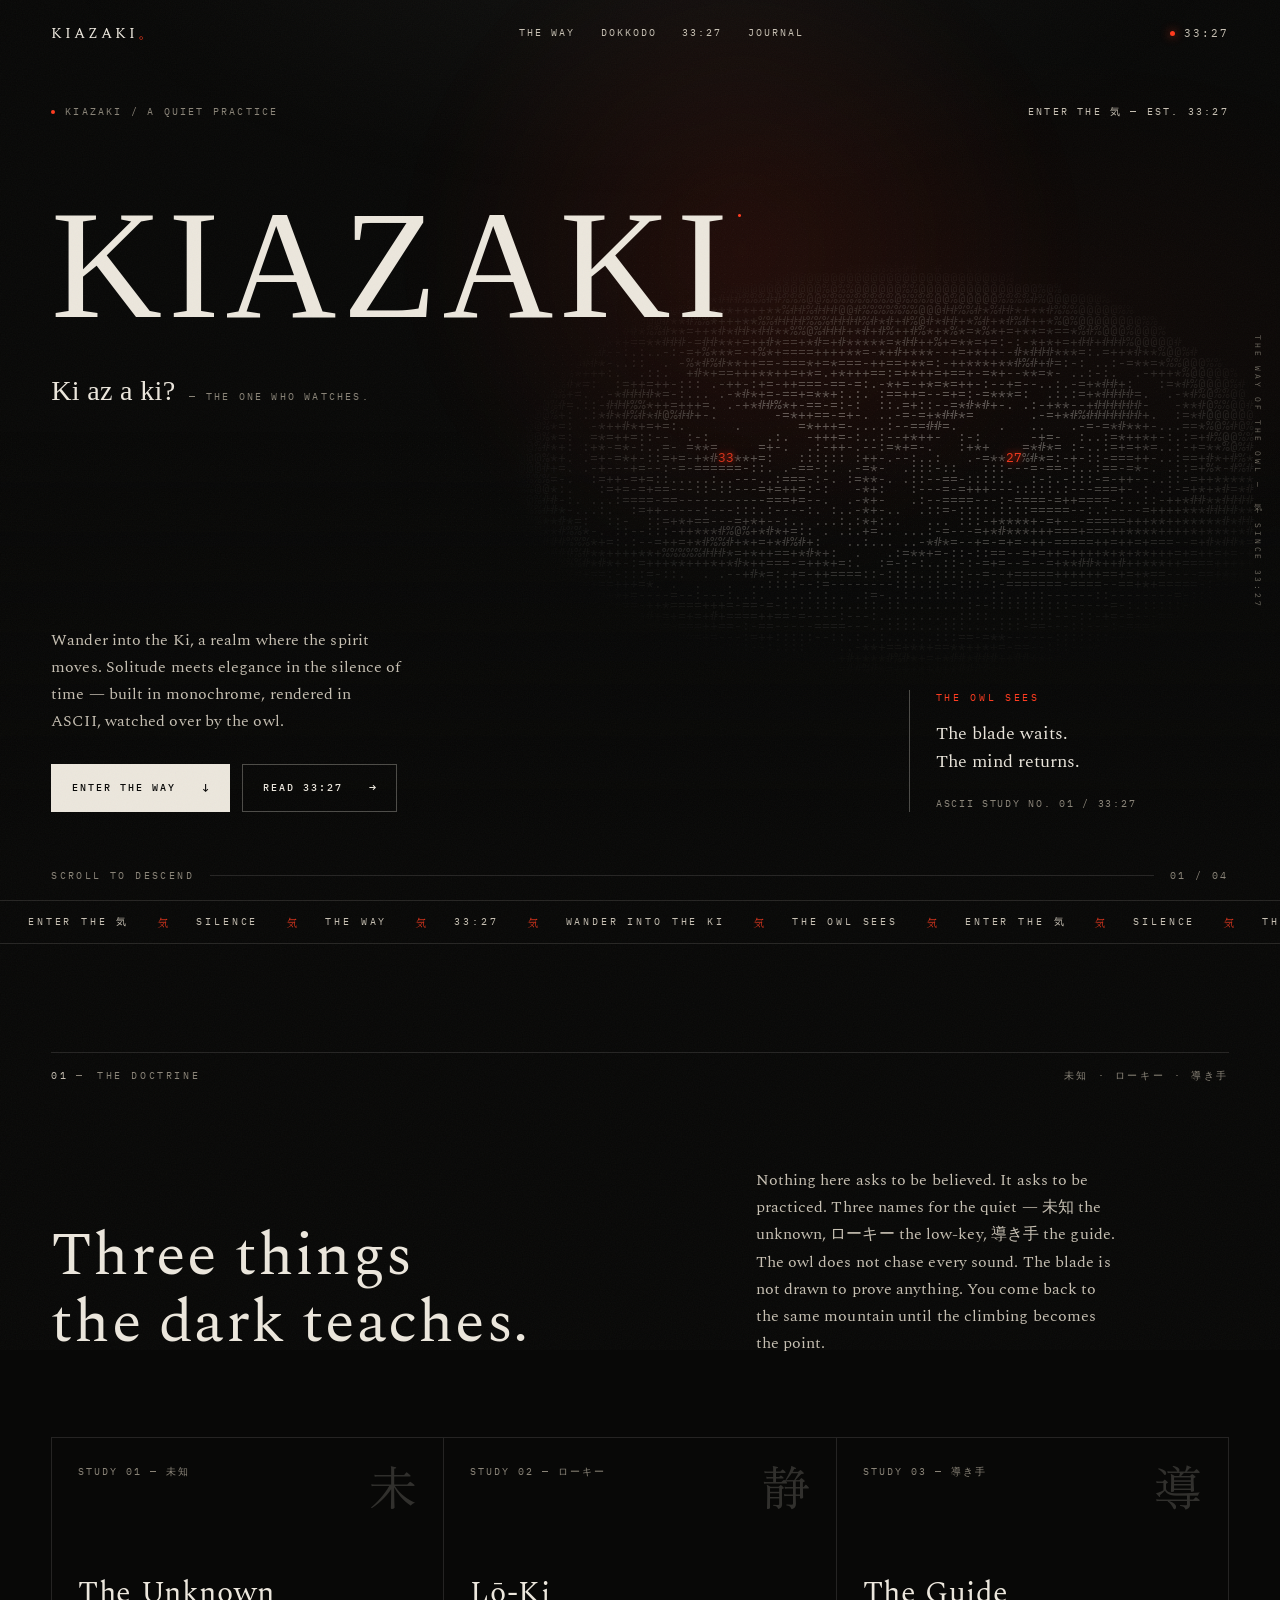
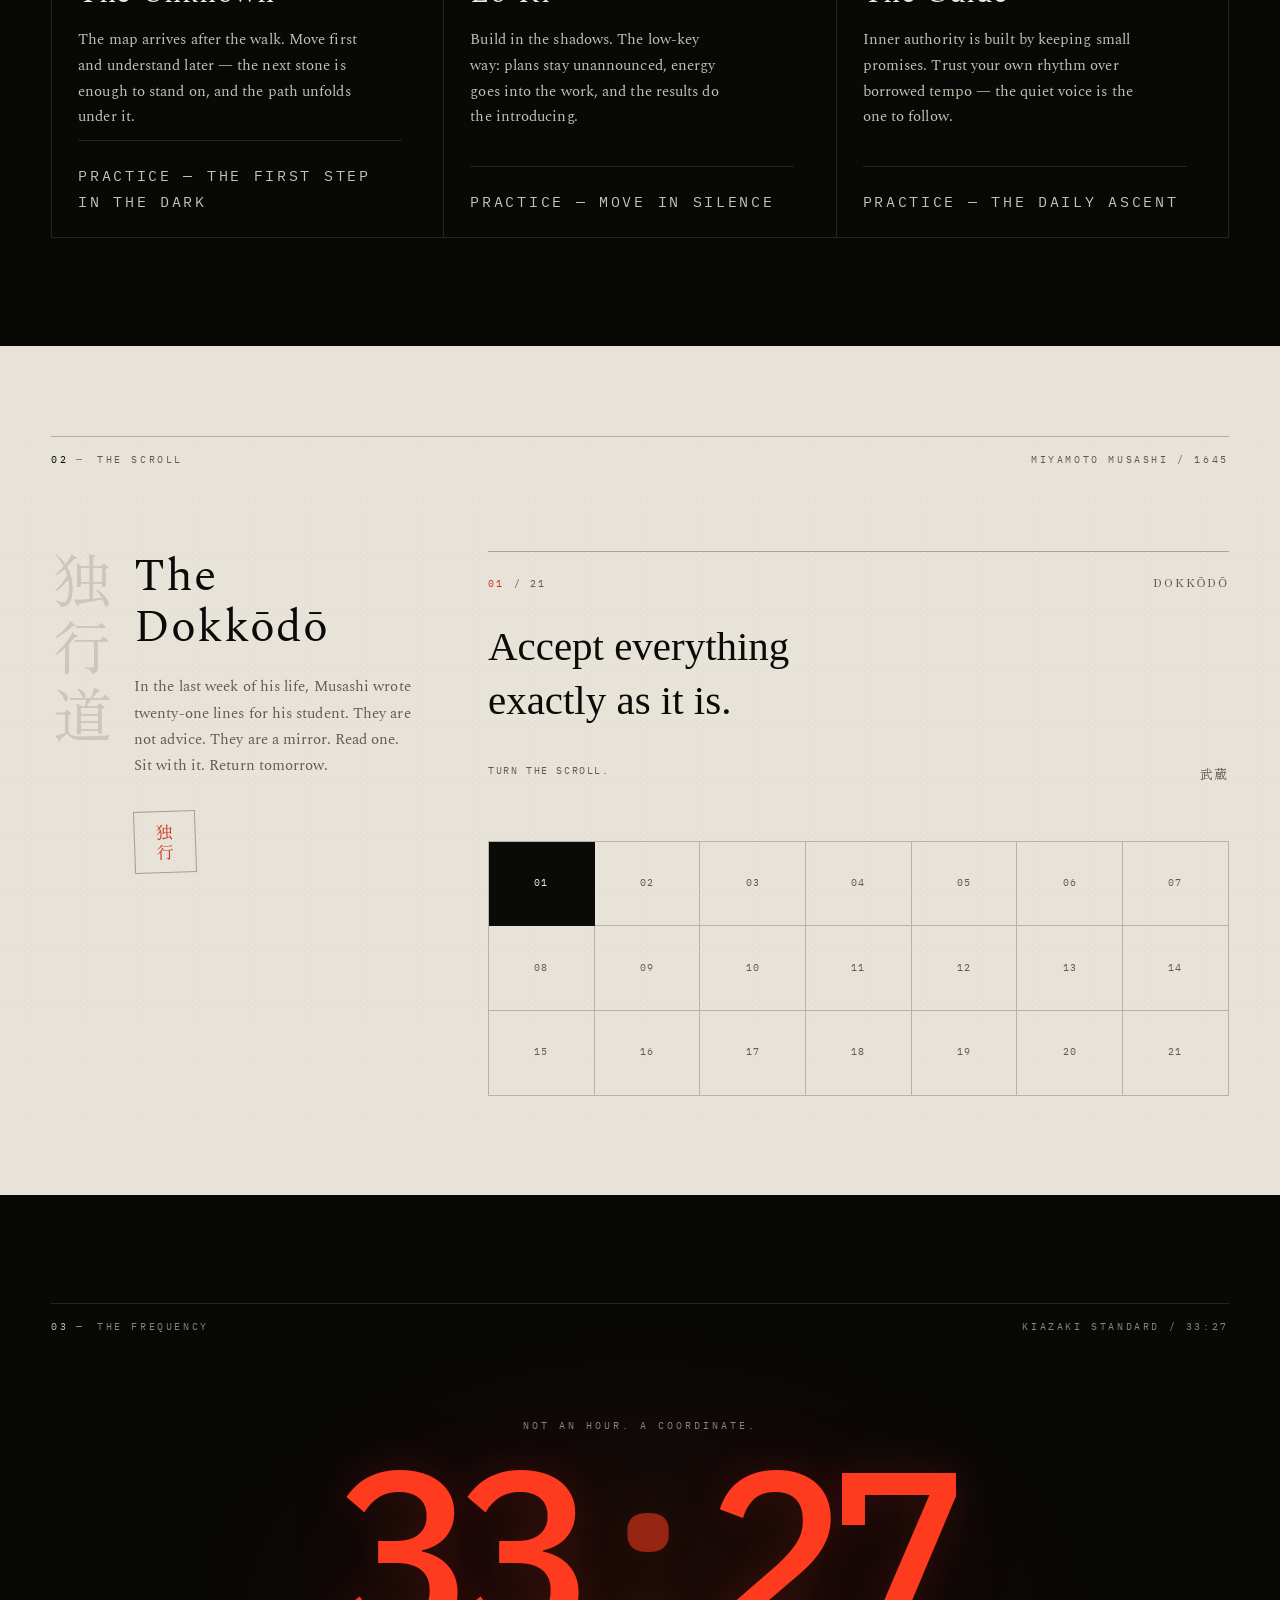
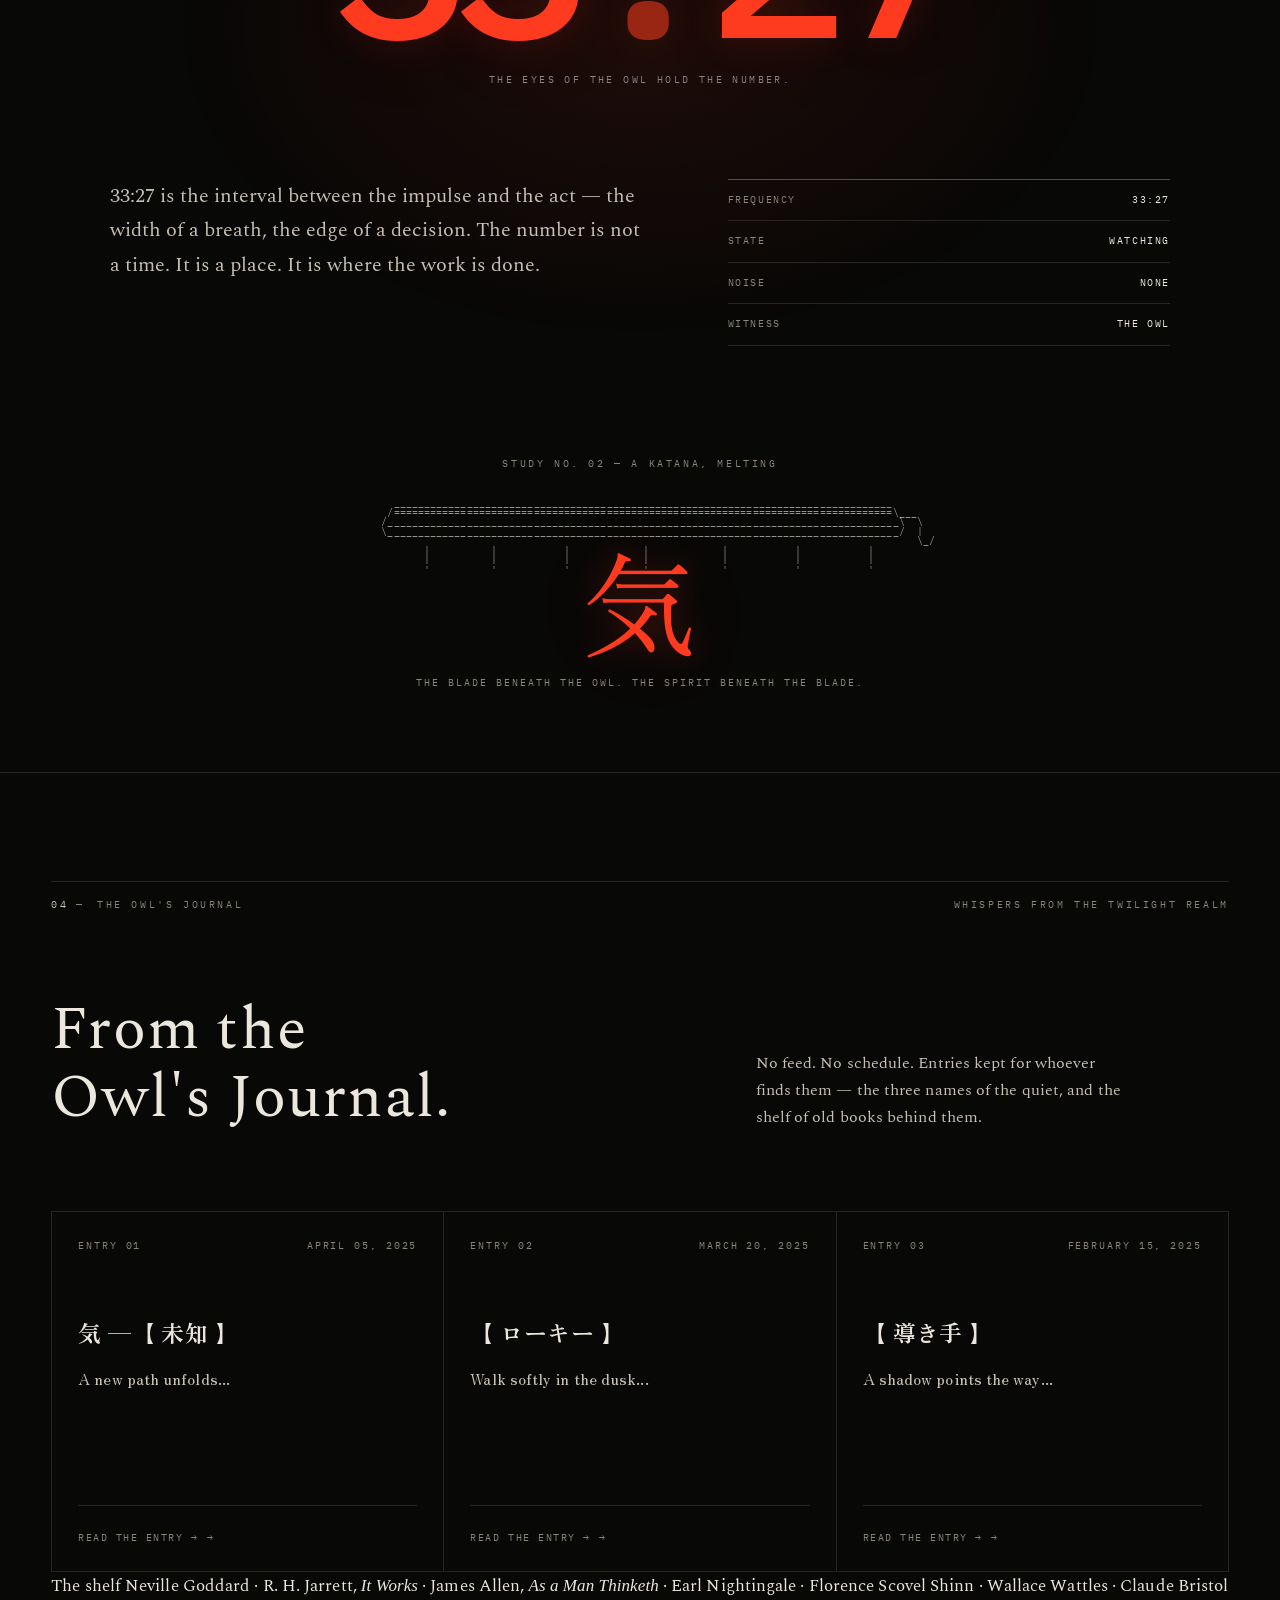
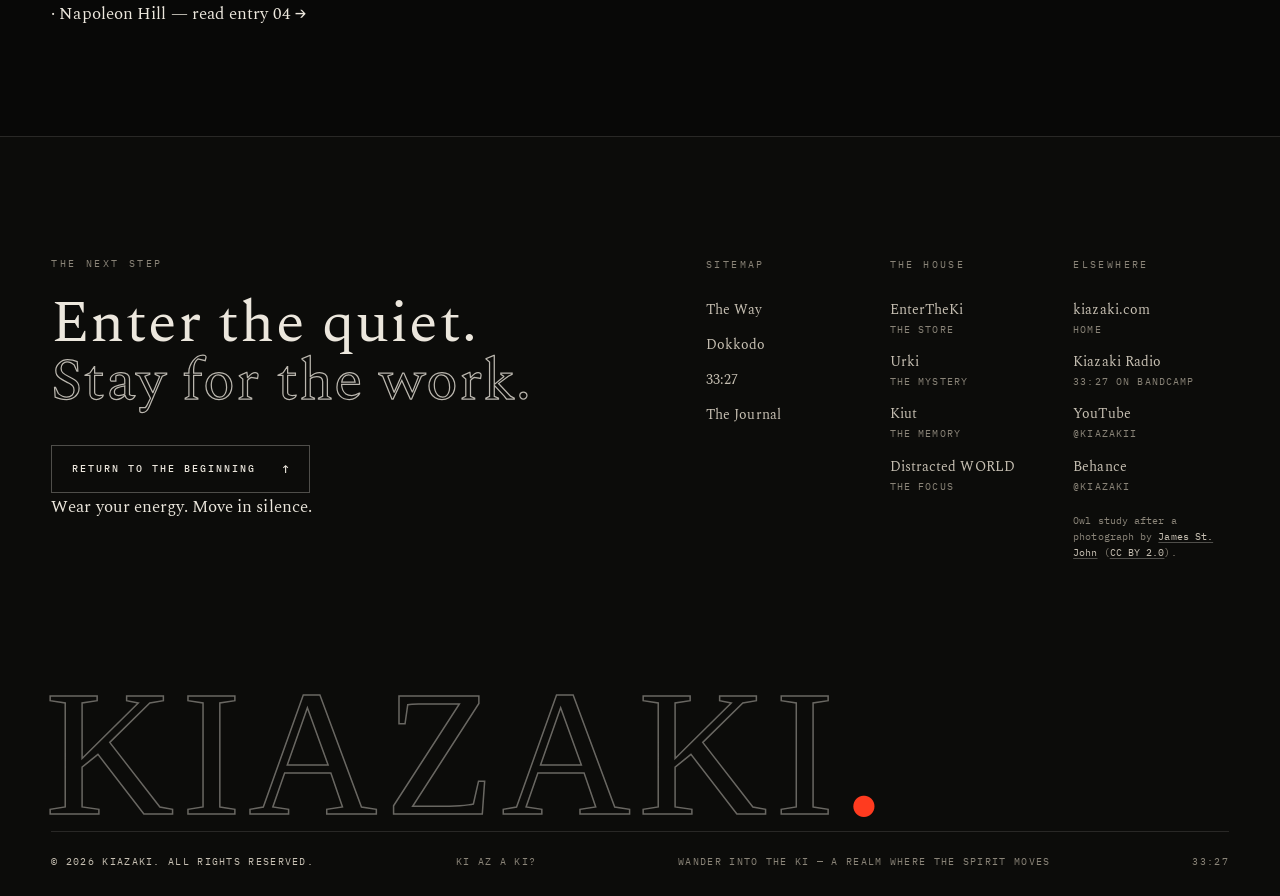
==== commit e7b48c7a: "Update index.html" ====
--- a/index.html
+++ b/index.html
@@ -13,7 +13,7 @@
   <link rel="preconnect" href="https://fonts.googleapis.com">
   <link rel="preconnect" href="https://fonts.gstatic.com" crossorigin>
   <link href="https://fonts.googleapis.com/css2?family=IBM+Plex+Mono:wght@400;500&family=IM+Fell+English:ital@0;1&family=Spectral:ital,wght@0,400;0,600;0,700;1,400&family=Zen+Old+Mincho:wght@400;700&display=swap" rel="stylesheet">
-  <link rel="stylesheet" href="styles.css">
+  <link rel="stylesheet" href="styles.css?v=2">
   <link href="https://fonts.cdnfonts.com/css/colonna-mt" rel="stylesheet">
   <link href="https://fonts.cdnfonts.com/css/library-3-am" rel="stylesheet">
 </head>
@@ -28,7 +28,7 @@
       <a href="#way">The Way</a>
       <a href="#dokkodo">Dokkodo</a>
       <a href="#frequency">33:27</a>
-      <a href="#notes">Notes</a>
+      <a href="#notes">Journal</a>
     </nav>
     <p class="head-readout"><a class="head-readout-link" href="https://3327.bandcamp.com" target="_blank" rel="noopener" aria-label="Kiazaki radio — 33:27 on Bandcamp" title="Kiazaki radio — 33:27 on Bandcamp"><span class="live-dot" aria-hidden="true"></span>33:27</a></p>
   </header>
@@ -159,31 +159,31 @@
       <div class="shell">
         <div class="section-head">
           <p class="label"><span class="label-idx">01</span> The Doctrine</p>
-          <p class="label label-right">Three studies in the dark</p>
+          <p class="label label-right">未知 · ローキー · 導き手</p>
         </div>
 
         <div class="doctrine-intro">
           <h2 class="reveal">Three things<br>the dark teaches.</h2>
-          <p class="lede reveal">Nothing here asks to be believed. It asks to be practiced. The owl does not chase every sound. The blade is not drawn to prove anything. You come back to the same mountain until the climbing becomes the point.</p>
+          <p class="lede reveal">Nothing here asks to be believed. It asks to be practiced. Three names for the quiet — 未知 the unknown, ローキー the low-key, 導き手 the guide. The owl does not chase every sound. The blade is not drawn to prove anything. You come back to the same mountain until the climbing becomes the point.</p>
         </div>
 
         <div class="cards">
           <article class="card reveal">
-            <div class="card-top"><span class="mono">Study 01</span><span class="kanji" aria-hidden="true">観</span></div>
-            <h3>Observe</h3>
-            <p>Before you obey a thought, look at it. Most of the noise is not yours. Sit still long enough to hear the difference.</p>
-            <p class="card-foot">Practice — the first breath</p>
+            <div class="card-top"><span class="mono">Study 01 — 未知</span><span class="kanji" aria-hidden="true">未</span></div>
+            <h3>The Unknown</h3>
+            <p>The map arrives after the walk. Move first and understand later — the next stone is enough to stand on, and the path unfolds under it.</p>
+            <p class="card-foot">Practice — the first step in the dark</p>
           </article>
           <article class="card reveal">
-            <div class="card-top"><span class="mono">Study 02</span><span class="kanji" aria-hidden="true">断</span></div>
-            <h3>Cut</h3>
-            <p>A blade is not drawn to impress. It is drawn to remove what has already ended. Say the quiet no before the loud yes.</p>
-            <p class="card-foot">Practice — the clean severance</p>
+            <div class="card-top"><span class="mono">Study 02 — ローキー</span><span class="kanji" aria-hidden="true">静</span></div>
+            <h3>Lō-Ki</h3>
+            <p>Build in the shadows. The low-key way: plans stay unannounced, energy goes into the work, and the results do the introducing.</p>
+            <p class="card-foot">Practice — move in silence</p>
           </article>
           <article class="card reveal">
-            <div class="card-top"><span class="mono">Study 03</span><span class="kanji" aria-hidden="true">帰</span></div>
-            <h3>Return</h3>
-            <p>The mountain does not remember you. Climb it again anyway. The way back is not a setback. It is the whole practice.</p>
+            <div class="card-top"><span class="mono">Study 03 — 導き手</span><span class="kanji" aria-hidden="true">導</span></div>
+            <h3>The Guide</h3>
+            <p>Inner authority is built by keeping small promises. Trust your own rhythm over borrowed tempo — the quiet voice is the one to follow.</p>
             <p class="card-foot">Practice — the daily ascent</p>
           </article>
         </div>
@@ -294,7 +294,7 @@
 
         <div class="notes-intro">
           <h2 class="reveal">From the<br>Owl's Journal.</h2>
-          <p class="lede reveal">No feed. No schedule. Three whispers from the twilight realm, kept for whoever finds them.</p>
+          <p class="lede reveal">No feed. No schedule. Entries kept for whoever finds them — the three names of the quiet, and the shelf of old books behind them.</p>
         </div>
 
         <div class="notes-grid">
@@ -302,21 +302,25 @@
             <div class="note-meta"><span>Entry 01</span><span>April 05, 2025</span></div>
             <h3>気 —【 未知 】</h3>
             <p>A new path unfolds...</p>
-            <a class="note-tags" href="https://kiazaki.com/post/post-1" target="_blank" rel="noopener">Read the entry — kiazaki.com</a>
+            <a class="note-tags" href="posts/unknown.html">Read the entry <span aria-hidden="true">→</span></a>
           </article>
           <article class="note reveal">
             <div class="note-meta"><span>Entry 02</span><span>March 20, 2025</span></div>
             <h3>【 ローキー 】</h3>
             <p>Walk softly in the dusk...</p>
-            <a class="note-tags" href="https://kiazaki.com/post/post-2" target="_blank" rel="noopener">Read the entry — kiazaki.com</a>
+            <a class="note-tags" href="posts/low-key.html">Read the entry <span aria-hidden="true">→</span></a>
           </article>
           <article class="note reveal">
             <div class="note-meta"><span>Entry 03</span><span>February 15, 2025</span></div>
             <h3>【 導き手 】</h3>
             <p>A shadow points the way...</p>
-            <a class="note-tags" href="https://kiazaki.com/post/post-3" target="_blank" rel="noopener">Read the entry — kiazaki.com</a>
-          </article>
-        </div>
+            <a class="note-tags" href="posts/the-guide.html">Read the entry <span aria-hidden="true">→</span></a>
+          </article>
+        </div>
+
+        <p class="notes-shelf">
+          <span class="shelf-label">The shelf</span> Neville Goddard · R. H. Jarrett, <em>It Works</em> · James Allen, <em>As a Man Thinketh</em> · Earl Nightingale · Florence Scovel Shinn · Wallace Wattles · Claude Bristol · Napoleon Hill — <a href="posts/old-books.html">read entry 04 <span aria-hidden="true">→</span></a>
+        </p>
       </div>
     </section>
 
@@ -327,6 +331,7 @@
             <p class="label">The next step</p>
             <h2>Enter the quiet.<br><span class="hollow">Stay for the work.</span></h2>
             <a class="btn btn-ghost foot-cta" href="#top">Return to the beginning <span aria-hidden="true">↑</span></a>
+            <p class="foot-tag">Wear your energy. Move in silence.</p>
           </div>
 
           <div class="foot-cols">
@@ -339,10 +344,10 @@
             </div>
             <div class="foot-col">
               <h3>The House</h3>
-              <a href="https://entertheki.com" target="_blank" rel="noopener">EnterTheKi <em>the source</em></a>
+              <a href="https://entertheki.com" target="_blank" rel="noopener">EnterTheKi <em>the store</em></a>
               <a href="https://urki.bandcamp.com" target="_blank" rel="noopener">Urki <em>the mystery</em></a>
-              <a href="https://kiazaki.com" target="_blank" rel="noopener">Kiut <em>the memory</em></a>
-              <a href="https://x.com/Kiazaki" target="_blank" rel="noopener">Distracted WORLD <em>elsewhere</em></a>
+              <a href="https://kiut.neocities.org" target="_blank" rel="noopener">Kiut <em>the memory</em></a>
+              <a href="https://x.com/Kiazaki" target="_blank" rel="noopener">Distracted WORLD <em>the focus</em></a>
             </div>
             <div class="foot-col">
               <h3>Elsewhere</h3>
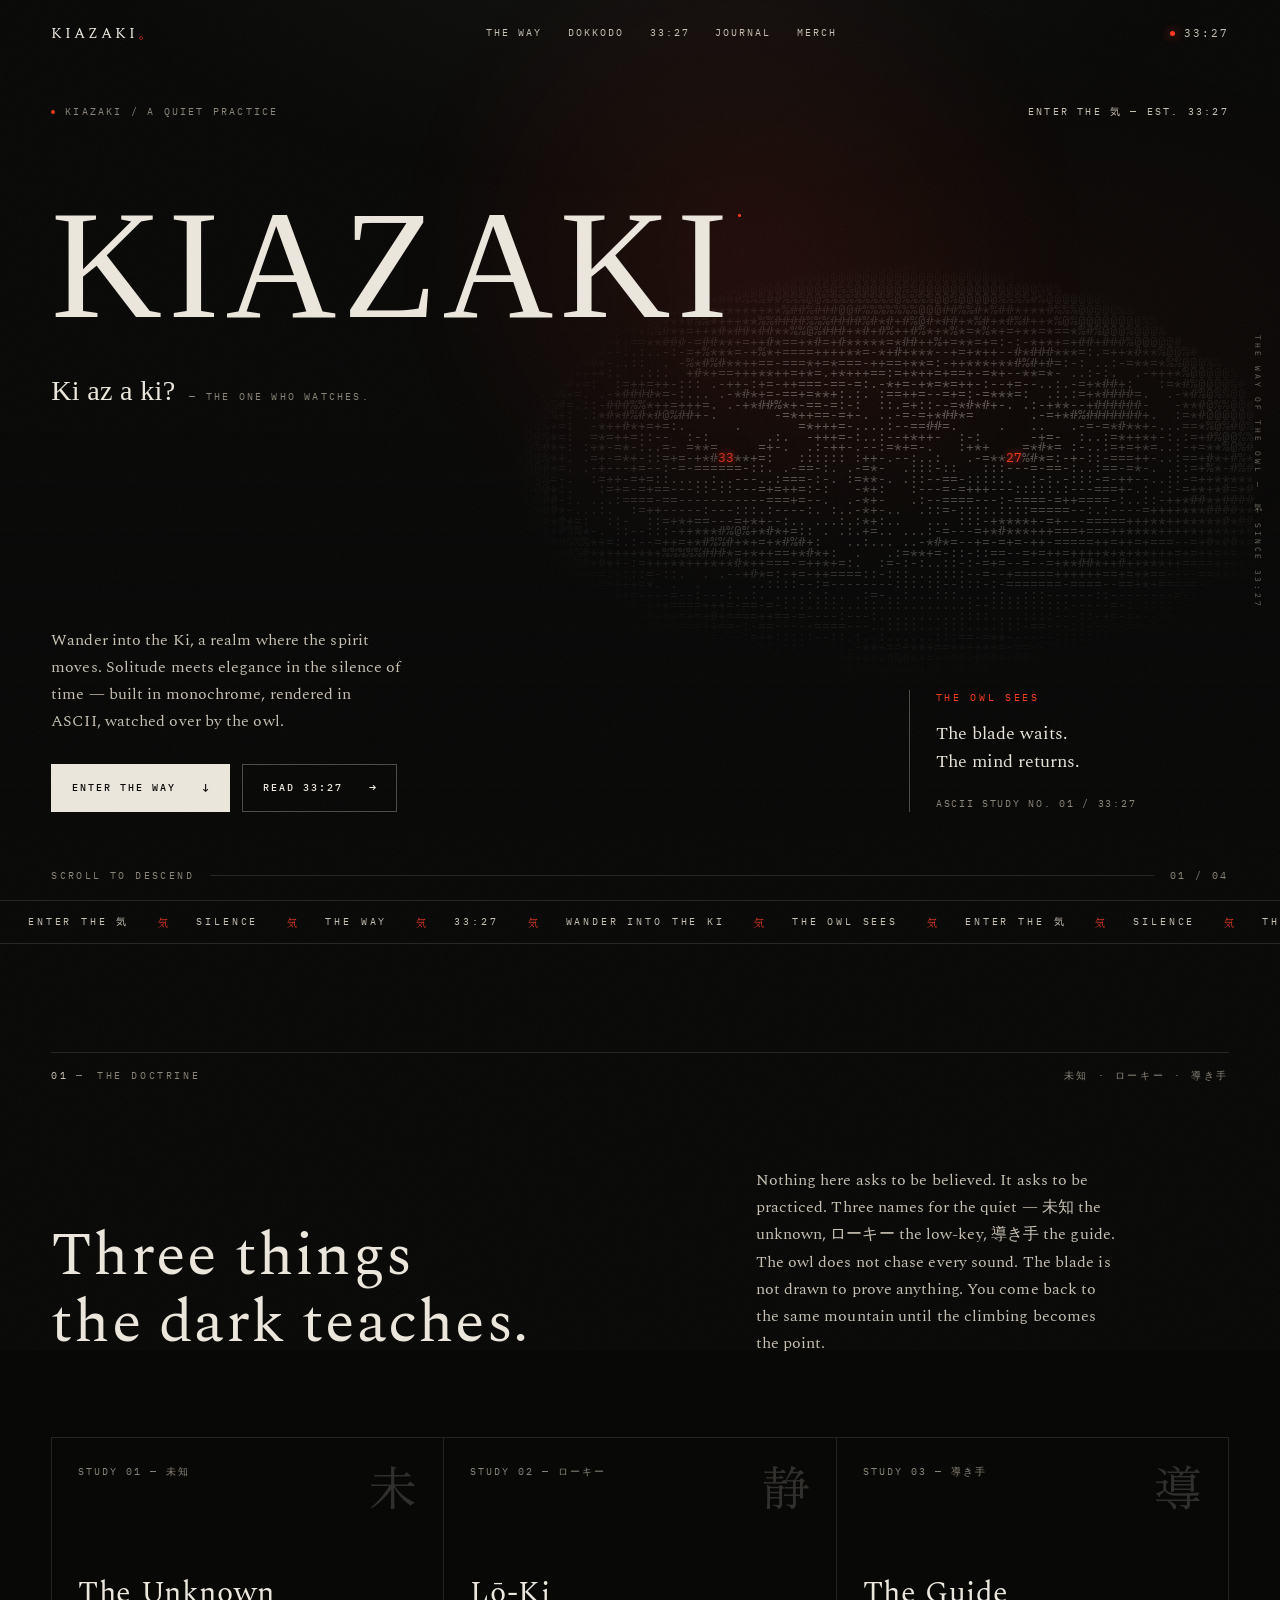
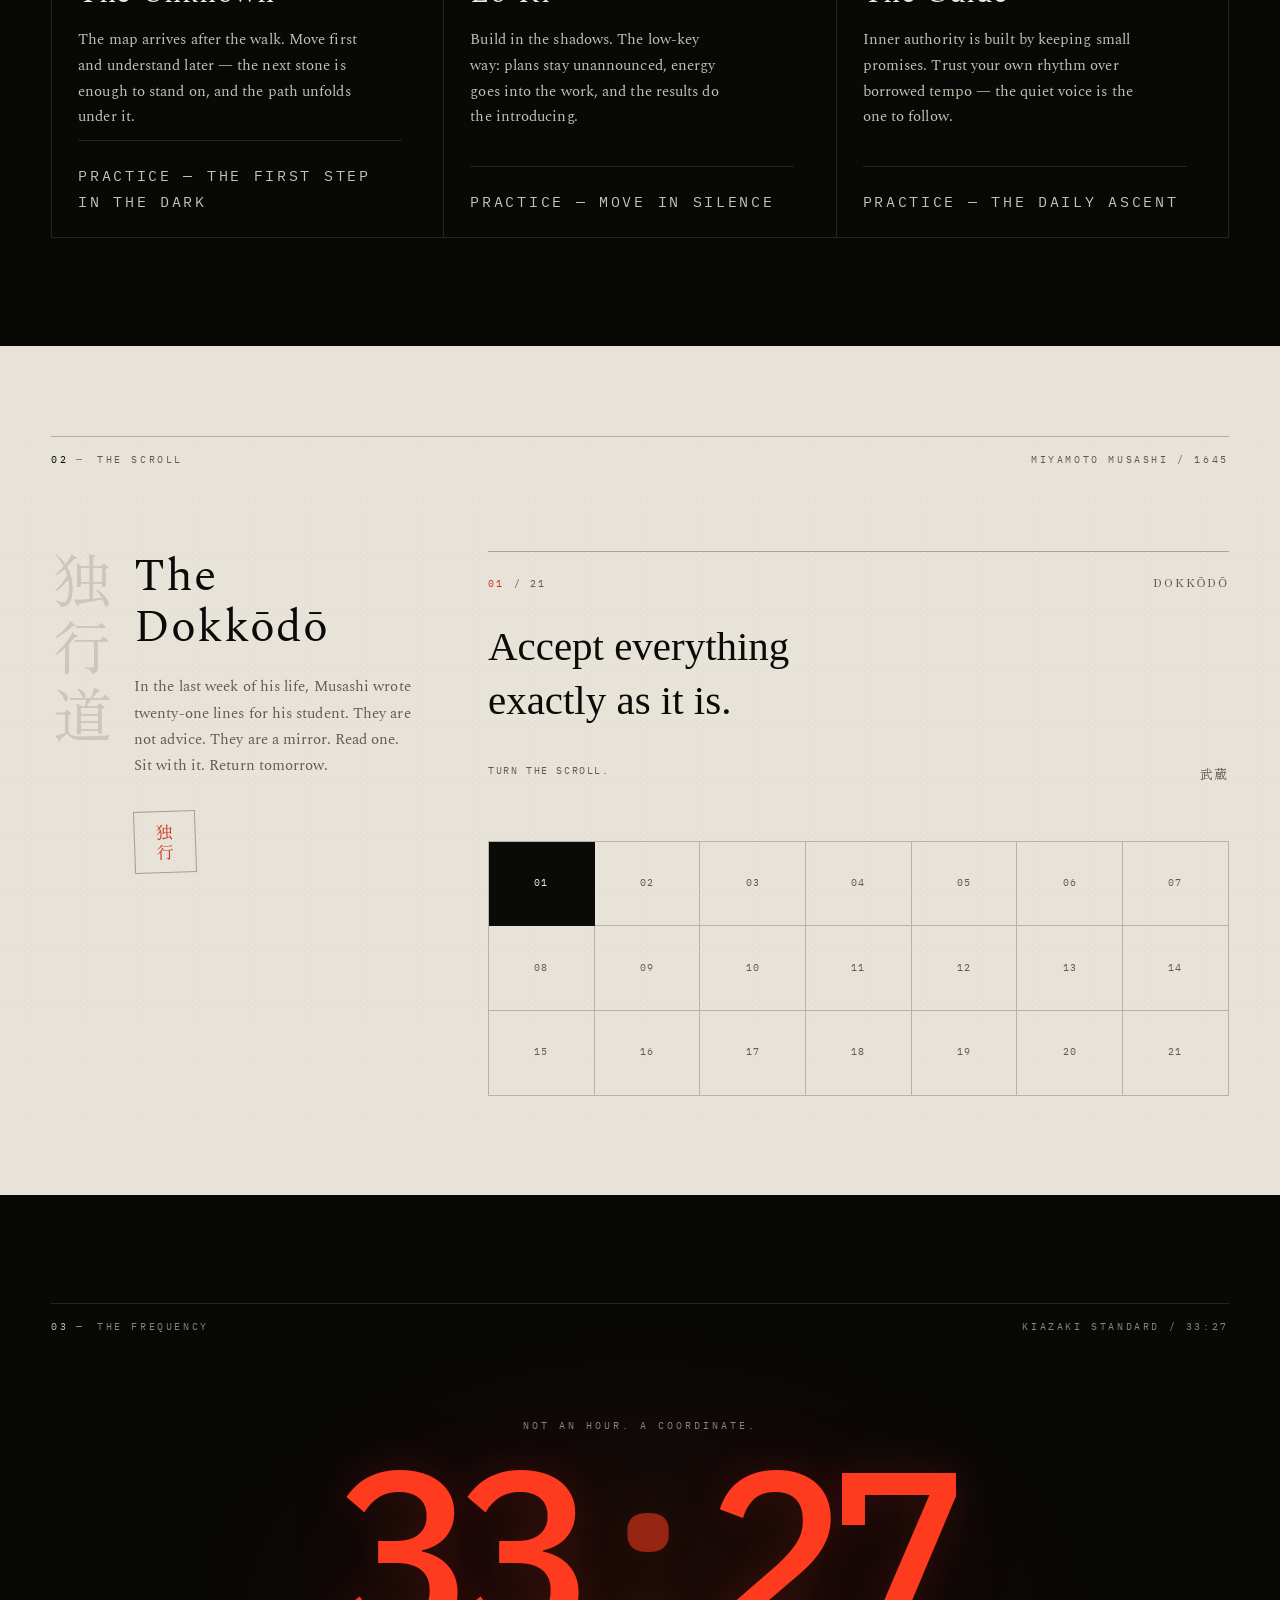
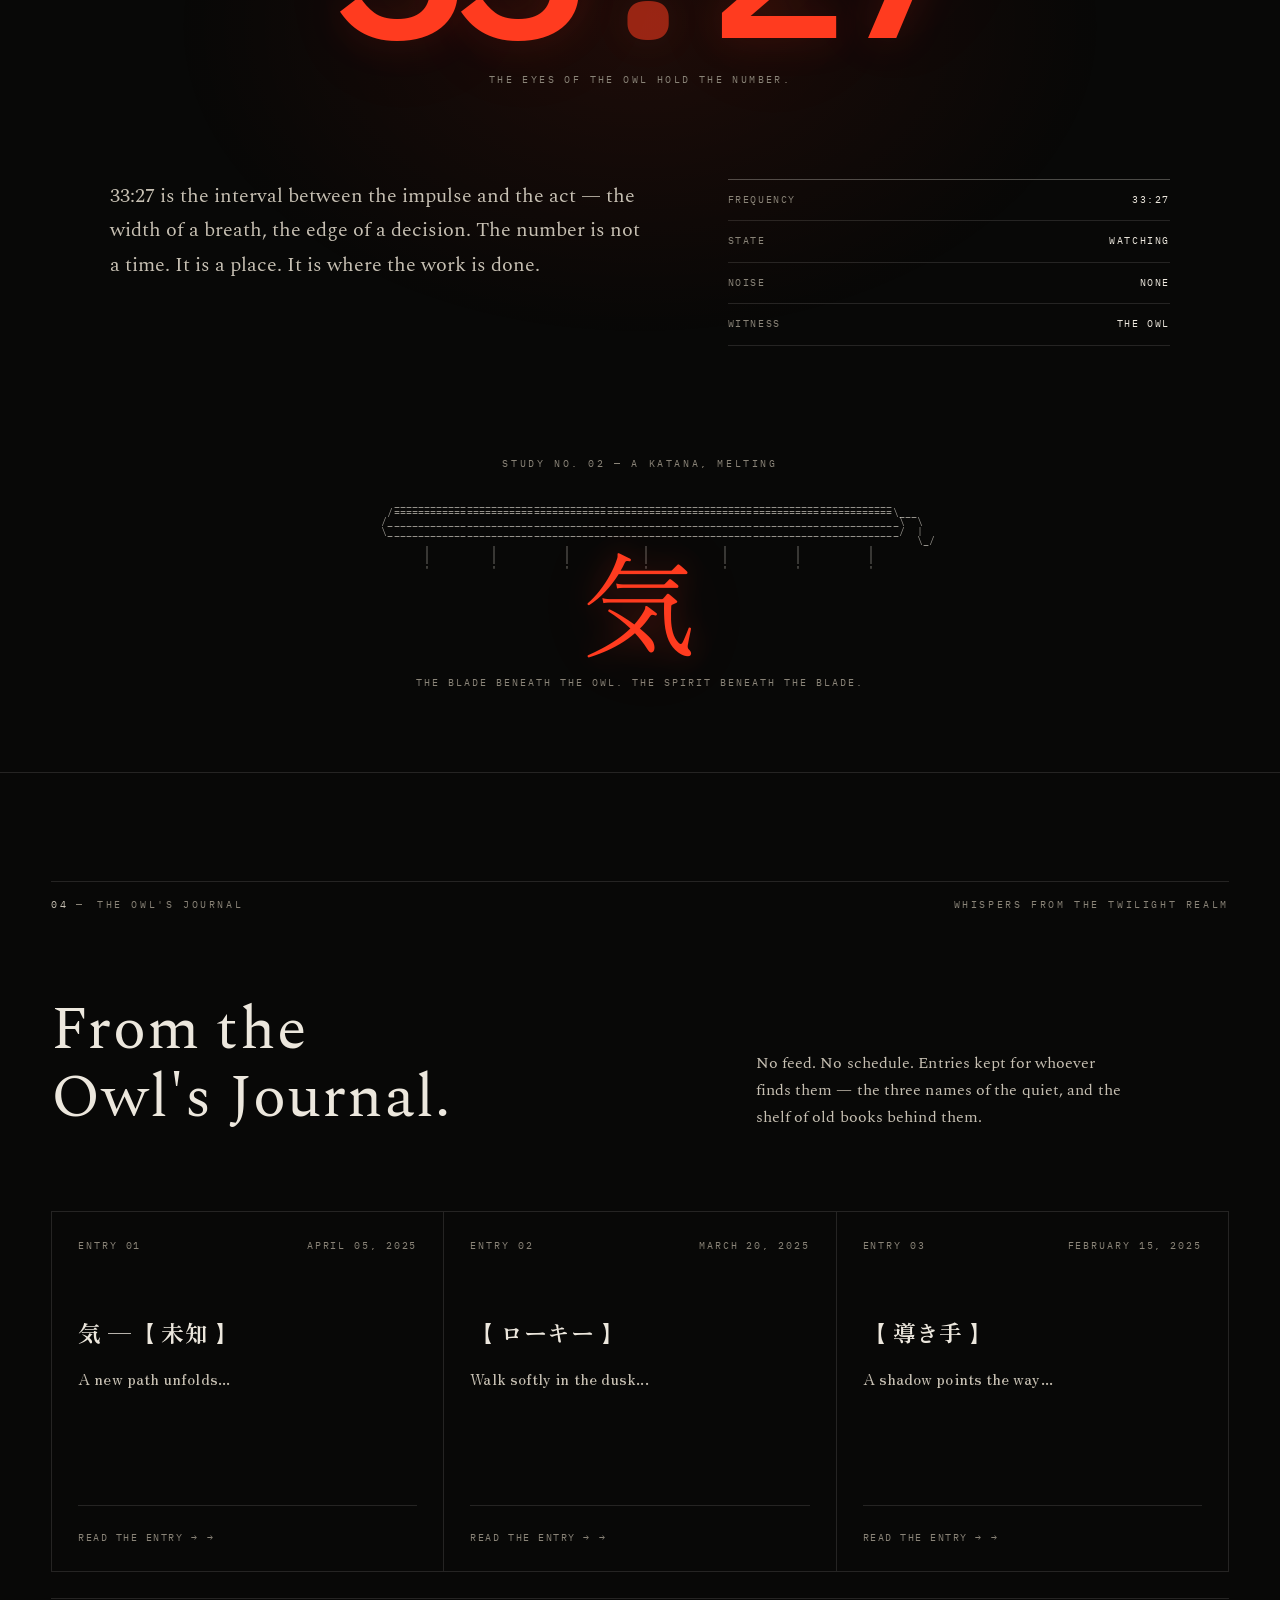
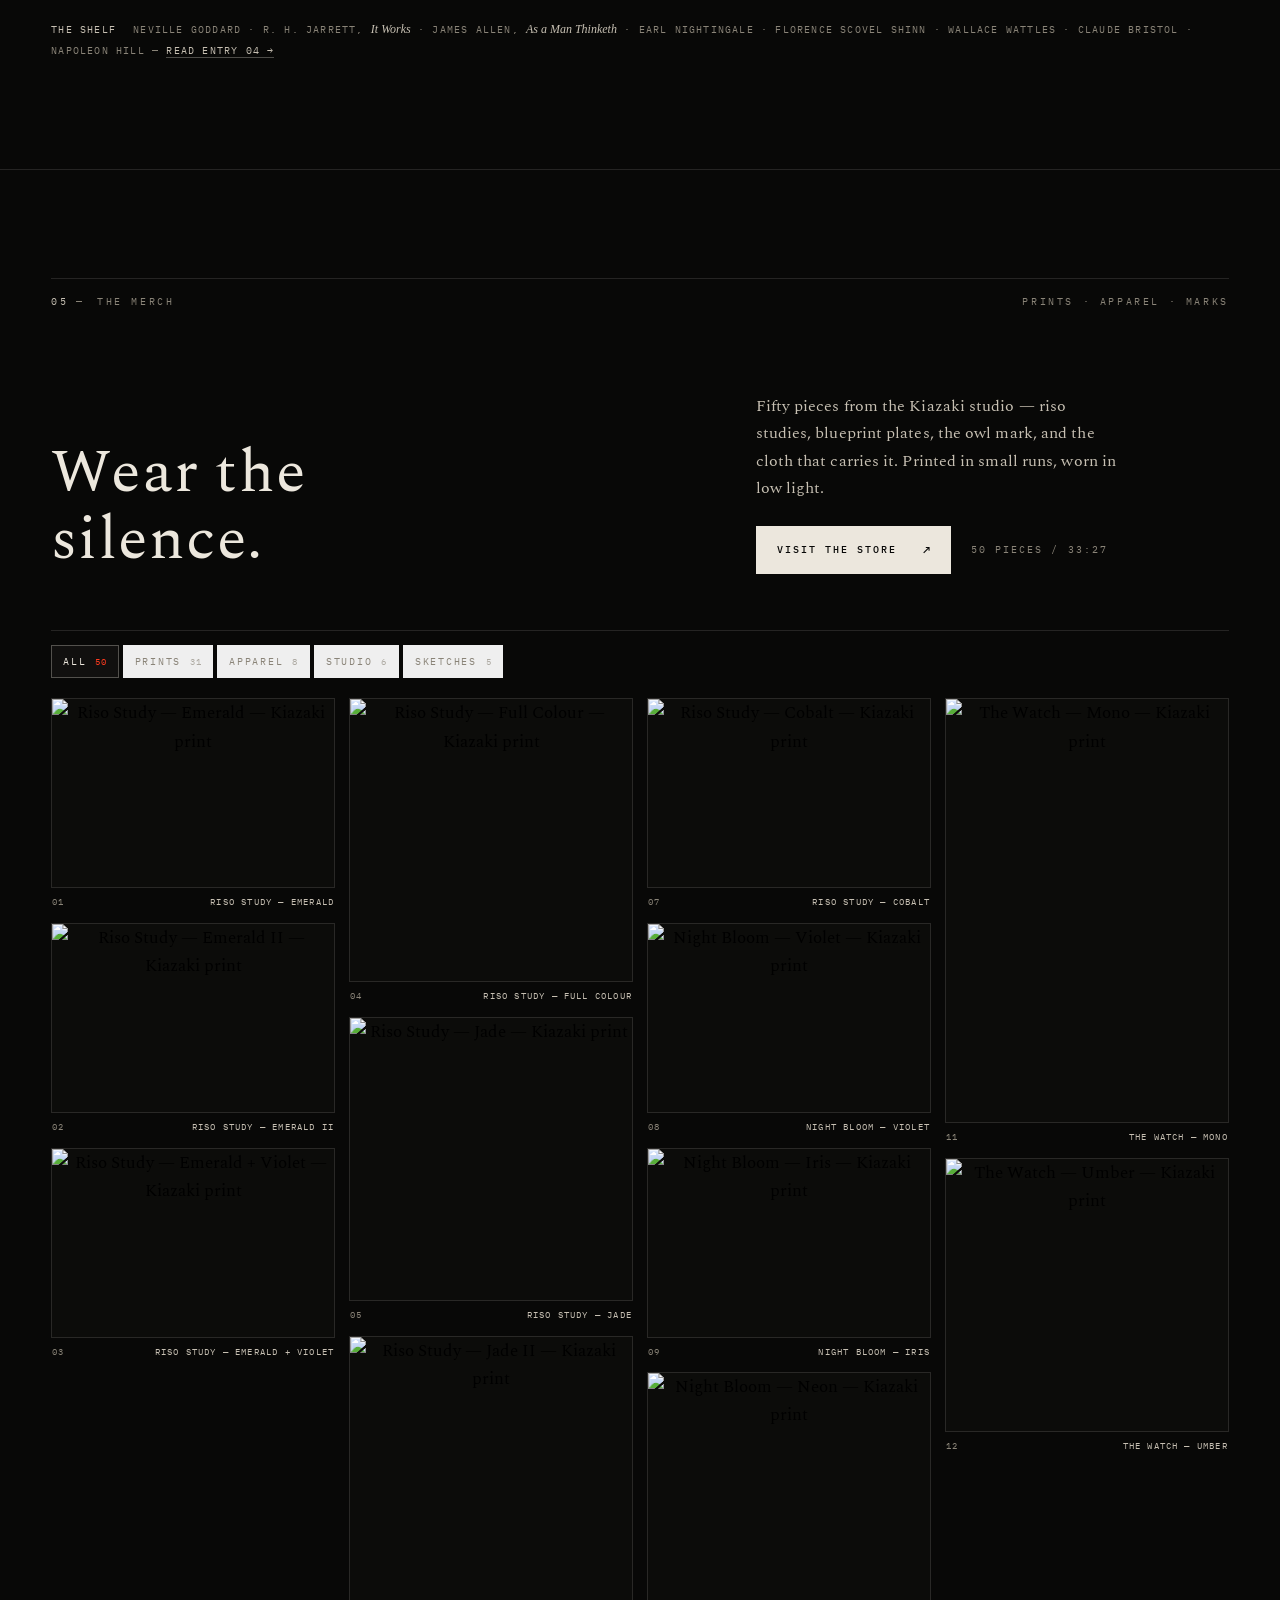
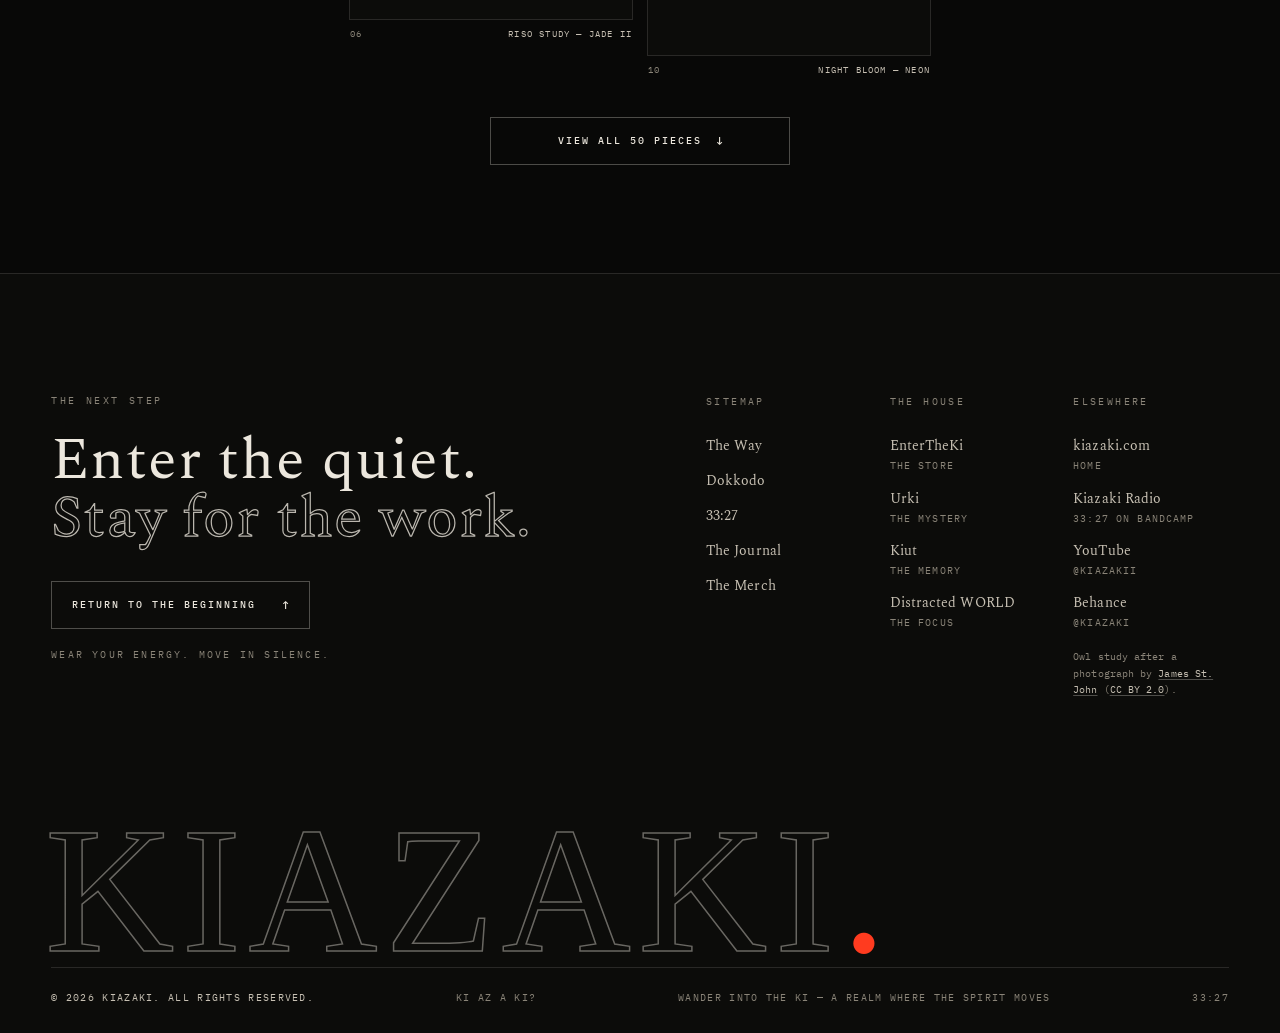
==== commit 5a2bdcd3: "Add the merch gallery and fix the Sites deployment setup Add 50 art and apparel pieces with category" ====
--- a/index.html
+++ b/index.html
@@ -13,7 +13,7 @@
   <link rel="preconnect" href="https://fonts.googleapis.com">
   <link rel="preconnect" href="https://fonts.gstatic.com" crossorigin>
   <link href="https://fonts.googleapis.com/css2?family=IBM+Plex+Mono:wght@400;500&family=IM+Fell+English:ital@0;1&family=Spectral:ital,wght@0,400;0,600;0,700;1,400&family=Zen+Old+Mincho:wght@400;700&display=swap" rel="stylesheet">
-  <link rel="stylesheet" href="styles.css?v=2">
+  <link rel="stylesheet" href="styles.css?v=3">
   <link href="https://fonts.cdnfonts.com/css/colonna-mt" rel="stylesheet">
   <link href="https://fonts.cdnfonts.com/css/library-3-am" rel="stylesheet">
 </head>
@@ -29,6 +29,7 @@
       <a href="#dokkodo">Dokkodo</a>
       <a href="#frequency">33:27</a>
       <a href="#notes">Journal</a>
+      <a href="#merch">Merch</a>
     </nav>
     <p class="head-readout"><a class="head-readout-link" href="https://3327.bandcamp.com" target="_blank" rel="noopener" aria-label="Kiazaki radio — 33:27 on Bandcamp" title="Kiazaki radio — 33:27 on Bandcamp"><span class="live-dot" aria-hidden="true"></span>33:27</a></p>
   </header>
@@ -324,6 +325,393 @@
       </div>
     </section>
 
+    <section class="section merch" id="merch">
+      <div class="shell">
+        <div class="section-head">
+          <p class="label"><span class="label-idx">05</span> The Merch</p>
+          <p class="label label-right">Prints · Apparel · Marks</p>
+        </div>
+
+        <div class="merch-intro">
+          <h2 class="reveal">Wear the<br>silence.</h2>
+          <div class="merch-intro-copy reveal">
+            <p class="lede">Fifty pieces from the Kiazaki studio — riso studies, blueprint plates, the owl mark, and the cloth that carries it. Printed in small runs, worn in low light.</p>
+            <div class="merch-actions">
+              <a class="btn btn-solid" href="https://entertheki.com" target="_blank" rel="noopener">Visit the store <span aria-hidden="true">↗</span></a>
+              <p class="merch-count">50 pieces / 33:27</p>
+            </div>
+          </div>
+        </div>
+
+        <div class="merch-filters" role="group" aria-label="Filter the archive">
+                    <button type="button" class="is-active" aria-pressed="true" data-filter="all">All<span>50</span></button>
+          <button type="button" aria-pressed="false" data-filter="prints">Prints<span>31</span></button>
+          <button type="button" aria-pressed="false" data-filter="apparel">Apparel<span>8</span></button>
+          <button type="button" aria-pressed="false" data-filter="studio">Studio<span>6</span></button>
+          <button type="button" aria-pressed="false" data-filter="sketches">Sketches<span>5</span></button>
+        </div>
+
+        <div class="merch-grid" id="merch-grid">
+                    <figure class="piece" data-cat="prints">
+            <button class="piece-btn" type="button" data-full="assets/merch/riso-emerald.webp" data-title="Riso Study — Emerald" data-cat="Print">
+              <img src="assets/merch/riso-emerald.webp" alt="Riso Study — Emerald — Kiazaki print" width="1280" height="853" loading="lazy" decoding="async">
+              <span class="piece-view" aria-hidden="true">View</span>
+            </button>
+            <figcaption><span class="piece-no">01</span><span class="piece-title">Riso Study — Emerald</span></figcaption>
+          </figure>
+          <figure class="piece" data-cat="prints">
+            <button class="piece-btn" type="button" data-full="assets/merch/riso-emerald-ii.webp" data-title="Riso Study — Emerald II" data-cat="Print">
+              <img src="assets/merch/riso-emerald-ii.webp" alt="Riso Study — Emerald II — Kiazaki print" width="1280" height="853" loading="lazy" decoding="async">
+              <span class="piece-view" aria-hidden="true">View</span>
+            </button>
+            <figcaption><span class="piece-no">02</span><span class="piece-title">Riso Study — Emerald II</span></figcaption>
+          </figure>
+          <figure class="piece" data-cat="prints">
+            <button class="piece-btn" type="button" data-full="assets/merch/riso-emerald-violet.webp" data-title="Riso Study — Emerald + Violet" data-cat="Print">
+              <img src="assets/merch/riso-emerald-violet.webp" alt="Riso Study — Emerald + Violet — Kiazaki print" width="1280" height="854" loading="lazy" decoding="async">
+              <span class="piece-view" aria-hidden="true">View</span>
+            </button>
+            <figcaption><span class="piece-no">03</span><span class="piece-title">Riso Study — Emerald + Violet</span></figcaption>
+          </figure>
+          <figure class="piece" data-cat="prints">
+            <button class="piece-btn" type="button" data-full="assets/merch/riso-full-colour.webp" data-title="Riso Study — Full Colour" data-cat="Print">
+              <img src="assets/merch/riso-full-colour.webp" alt="Riso Study — Full Colour — Kiazaki print" width="1280" height="1280" loading="lazy" decoding="async">
+              <span class="piece-view" aria-hidden="true">View</span>
+            </button>
+            <figcaption><span class="piece-no">04</span><span class="piece-title">Riso Study — Full Colour</span></figcaption>
+          </figure>
+          <figure class="piece" data-cat="prints">
+            <button class="piece-btn" type="button" data-full="assets/merch/riso-jade.webp" data-title="Riso Study — Jade" data-cat="Print">
+              <img src="assets/merch/riso-jade.webp" alt="Riso Study — Jade — Kiazaki print" width="1280" height="1280" loading="lazy" decoding="async">
+              <span class="piece-view" aria-hidden="true">View</span>
+            </button>
+            <figcaption><span class="piece-no">05</span><span class="piece-title">Riso Study — Jade</span></figcaption>
+          </figure>
+          <figure class="piece" data-cat="prints">
+            <button class="piece-btn" type="button" data-full="assets/merch/riso-jade-ii.webp" data-title="Riso Study — Jade II" data-cat="Print">
+              <img src="assets/merch/riso-jade-ii.webp" alt="Riso Study — Jade II — Kiazaki print" width="1280" height="1280" loading="lazy" decoding="async">
+              <span class="piece-view" aria-hidden="true">View</span>
+            </button>
+            <figcaption><span class="piece-no">06</span><span class="piece-title">Riso Study — Jade II</span></figcaption>
+          </figure>
+          <figure class="piece" data-cat="prints">
+            <button class="piece-btn" type="button" data-full="assets/merch/riso-cobalt.webp" data-title="Riso Study — Cobalt" data-cat="Print">
+              <img src="assets/merch/riso-cobalt.webp" alt="Riso Study — Cobalt — Kiazaki print" width="1280" height="853" loading="lazy" decoding="async">
+              <span class="piece-view" aria-hidden="true">View</span>
+            </button>
+            <figcaption><span class="piece-no">07</span><span class="piece-title">Riso Study — Cobalt</span></figcaption>
+          </figure>
+          <figure class="piece" data-cat="prints">
+            <button class="piece-btn" type="button" data-full="assets/merch/night-bloom-violet.webp" data-title="Night Bloom — Violet" data-cat="Print">
+              <img src="assets/merch/night-bloom-violet.webp" alt="Night Bloom — Violet — Kiazaki print" width="1280" height="853" loading="lazy" decoding="async">
+              <span class="piece-view" aria-hidden="true">View</span>
+            </button>
+            <figcaption><span class="piece-no">08</span><span class="piece-title">Night Bloom — Violet</span></figcaption>
+          </figure>
+          <figure class="piece" data-cat="prints">
+            <button class="piece-btn" type="button" data-full="assets/merch/night-bloom-iris.webp" data-title="Night Bloom — Iris" data-cat="Print">
+              <img src="assets/merch/night-bloom-iris.webp" alt="Night Bloom — Iris — Kiazaki print" width="1280" height="853" loading="lazy" decoding="async">
+              <span class="piece-view" aria-hidden="true">View</span>
+            </button>
+            <figcaption><span class="piece-no">09</span><span class="piece-title">Night Bloom — Iris</span></figcaption>
+          </figure>
+          <figure class="piece" data-cat="prints">
+            <button class="piece-btn" type="button" data-full="assets/merch/night-bloom-neon.webp" data-title="Night Bloom — Neon" data-cat="Print">
+              <img src="assets/merch/night-bloom-neon.webp" alt="Night Bloom — Neon — Kiazaki print" width="1254" height="1254" loading="lazy" decoding="async">
+              <span class="piece-view" aria-hidden="true">View</span>
+            </button>
+            <figcaption><span class="piece-no">10</span><span class="piece-title">Night Bloom — Neon</span></figcaption>
+          </figure>
+          <figure class="piece" data-cat="prints">
+            <button class="piece-btn" type="button" data-full="assets/merch/the-watch-mono.webp" data-title="The Watch — Mono" data-cat="Print">
+              <img src="assets/merch/the-watch-mono.webp" alt="The Watch — Mono — Kiazaki print" width="853" height="1280" loading="lazy" decoding="async">
+              <span class="piece-view" aria-hidden="true">View</span>
+            </button>
+            <figcaption><span class="piece-no">11</span><span class="piece-title">The Watch — Mono</span></figcaption>
+          </figure>
+          <figure class="piece" data-cat="prints">
+            <button class="piece-btn" type="button" data-full="assets/merch/the-watch-umber.webp" data-title="The Watch — Umber" data-cat="Print">
+              <img src="assets/merch/the-watch-umber.webp" alt="The Watch — Umber — Kiazaki print" width="1278" height="1230" loading="lazy" decoding="async">
+              <span class="piece-view" aria-hidden="true">View</span>
+            </button>
+            <figcaption><span class="piece-no">12</span><span class="piece-title">The Watch — Umber</span></figcaption>
+          </figure>
+          <figure class="piece" data-cat="prints">
+            <button class="piece-btn" type="button" data-full="assets/merch/cosmogram-mujo.webp" data-title="Cosmogram — Mujō" data-cat="Print">
+              <img src="assets/merch/cosmogram-mujo.webp" alt="Cosmogram — Mujō — Kiazaki print" width="853" height="1280" loading="lazy" decoding="async">
+              <span class="piece-view" aria-hidden="true">View</span>
+            </button>
+            <figcaption><span class="piece-no">13</span><span class="piece-title">Cosmogram — Mujō</span></figcaption>
+          </figure>
+          <figure class="piece" data-cat="prints">
+            <button class="piece-btn" type="button" data-full="assets/merch/cosmogram-brush.webp" data-title="Cosmogram — Brush" data-cat="Print">
+              <img src="assets/merch/cosmogram-brush.webp" alt="Cosmogram — Brush — Kiazaki print" width="896" height="1200" loading="lazy" decoding="async">
+              <span class="piece-view" aria-hidden="true">View</span>
+            </button>
+            <figcaption><span class="piece-no">14</span><span class="piece-title">Cosmogram — Brush</span></figcaption>
+          </figure>
+          <figure class="piece" data-cat="prints">
+            <button class="piece-btn" type="button" data-full="assets/merch/blueprint-banner.webp" data-title="Blueprint — Banner" data-cat="Print">
+              <img src="assets/merch/blueprint-banner.webp" alt="Blueprint — Banner — Kiazaki print" width="1280" height="698" loading="lazy" decoding="async">
+              <span class="piece-view" aria-hidden="true">View</span>
+            </button>
+            <figcaption><span class="piece-no">15</span><span class="piece-title">Blueprint — Banner</span></figcaption>
+          </figure>
+          <figure class="piece" data-cat="prints">
+            <button class="piece-btn" type="button" data-full="assets/merch/cosmogram-tenrin.webp" data-title="Cosmogram — Tenrin" data-cat="Print">
+              <img src="assets/merch/cosmogram-tenrin.webp" alt="Cosmogram — Tenrin — Kiazaki print" width="768" height="1152" loading="lazy" decoding="async">
+              <span class="piece-view" aria-hidden="true">View</span>
+            </button>
+            <figcaption><span class="piece-no">16</span><span class="piece-title">Cosmogram — Tenrin</span></figcaption>
+          </figure>
+          <figure class="piece" data-cat="prints">
+            <button class="piece-btn" type="button" data-full="assets/merch/blueprint-sealed.webp" data-title="Blueprint — Sealed" data-cat="Print">
+              <img src="assets/merch/blueprint-sealed.webp" alt="Blueprint — Sealed — Kiazaki print" width="768" height="1152" loading="lazy" decoding="async">
+              <span class="piece-view" aria-hidden="true">View</span>
+            </button>
+            <figcaption><span class="piece-no">17</span><span class="piece-title">Blueprint — Sealed</span></figcaption>
+          </figure>
+          <figure class="piece" data-cat="prints">
+            <button class="piece-btn" type="button" data-full="assets/merch/void-and-blade.webp" data-title="The Void &amp; The Blade" data-cat="Print">
+              <img src="assets/merch/void-and-blade.webp" alt="The Void &amp; The Blade — Kiazaki print" width="714" height="1280" loading="lazy" decoding="async">
+              <span class="piece-view" aria-hidden="true">View</span>
+            </button>
+            <figcaption><span class="piece-no">18</span><span class="piece-title">The Void &amp; The Blade</span></figcaption>
+          </figure>
+          <figure class="piece" data-cat="prints">
+            <button class="piece-btn" type="button" data-full="assets/merch/the-watch-sepia.webp" data-title="The Watch — Sepia" data-cat="Print">
+              <img src="assets/merch/the-watch-sepia.webp" alt="The Watch — Sepia — Kiazaki print" width="1254" height="1254" loading="lazy" decoding="async">
+              <span class="piece-view" aria-hidden="true">View</span>
+            </button>
+            <figcaption><span class="piece-no">19</span><span class="piece-title">The Watch — Sepia</span></figcaption>
+          </figure>
+          <figure class="piece" data-cat="studio">
+            <button class="piece-btn" type="button" data-full="assets/merch/kiutos.webp" data-title="kiutOS" data-cat="Studio">
+              <img src="assets/merch/kiutos.webp" alt="kiutOS — Kiazaki studio" width="1024" height="1280" loading="lazy" decoding="async">
+              <span class="piece-view" aria-hidden="true">View</span>
+            </button>
+            <figcaption><span class="piece-no">20</span><span class="piece-title">kiutOS</span></figcaption>
+          </figure>
+          <figure class="piece" data-cat="studio">
+            <button class="piece-btn" type="button" data-full="assets/merch/logotype.webp" data-title="Logotype" data-cat="Studio">
+              <img src="assets/merch/logotype.webp" alt="Logotype — Kiazaki studio" width="1280" height="853" loading="lazy" decoding="async">
+              <span class="piece-view" aria-hidden="true">View</span>
+            </button>
+            <figcaption><span class="piece-no">21</span><span class="piece-title">Logotype</span></figcaption>
+          </figure>
+          <figure class="piece" data-cat="studio">
+            <button class="piece-btn" type="button" data-full="assets/merch/ki-mascot.webp" data-title="Ki Mascot" data-cat="Studio">
+              <img src="assets/merch/ki-mascot.webp" alt="Ki Mascot — Kiazaki studio" width="1024" height="1024" loading="lazy" decoding="async">
+              <span class="piece-view" aria-hidden="true">View</span>
+            </button>
+            <figcaption><span class="piece-no">22</span><span class="piece-title">Ki Mascot</span></figcaption>
+          </figure>
+          <figure class="piece" data-cat="studio">
+            <button class="piece-btn" type="button" data-full="assets/merch/ronin-study.webp" data-title="Ronin Study" data-cat="Studio">
+              <img src="assets/merch/ronin-study.webp" alt="Ronin Study — Kiazaki studio" width="640" height="640" loading="lazy" decoding="async">
+              <span class="piece-view" aria-hidden="true">View</span>
+            </button>
+            <figcaption><span class="piece-no">23</span><span class="piece-title">Ronin Study</span></figcaption>
+          </figure>
+          <figure class="piece" data-cat="studio">
+            <button class="piece-btn" type="button" data-full="assets/merch/owl-mark.webp" data-title="Owl Mark" data-cat="Studio">
+              <img src="assets/merch/owl-mark.webp" alt="Owl Mark — Kiazaki studio" width="439" height="569" loading="lazy" decoding="async">
+              <span class="piece-view" aria-hidden="true">View</span>
+            </button>
+            <figcaption><span class="piece-no">24</span><span class="piece-title">Owl Mark</span></figcaption>
+          </figure>
+          <figure class="piece" data-cat="studio">
+            <button class="piece-btn" type="button" data-full="assets/merch/moonlight-owl.webp" data-title="Moonlight Owl" data-cat="Studio">
+              <img src="assets/merch/moonlight-owl.webp" alt="Moonlight Owl — Kiazaki studio" width="800" height="600" loading="lazy" decoding="async">
+              <span class="piece-view" aria-hidden="true">View</span>
+            </button>
+            <figcaption><span class="piece-no">25</span><span class="piece-title">Moonlight Owl</span></figcaption>
+          </figure>
+          <figure class="piece" data-cat="prints">
+            <button class="piece-btn" type="button" data-full="assets/merch/silent-observer.webp" data-title="The Silent Observer" data-cat="Print">
+              <img src="assets/merch/silent-observer.webp" alt="The Silent Observer — Kiazaki print" width="1024" height="1024" loading="lazy" decoding="async">
+              <span class="piece-view" aria-hidden="true">View</span>
+            </button>
+            <figcaption><span class="piece-no">26</span><span class="piece-title">The Silent Observer</span></figcaption>
+          </figure>
+          <figure class="piece" data-cat="prints">
+            <button class="piece-btn" type="button" data-full="assets/merch/antique-plate.webp" data-title="Antique Plate" data-cat="Print">
+              <img src="assets/merch/antique-plate.webp" alt="Antique Plate — Kiazaki print" width="1280" height="853" loading="lazy" decoding="async">
+              <span class="piece-view" aria-hidden="true">View</span>
+            </button>
+            <figcaption><span class="piece-no">27</span><span class="piece-title">Antique Plate</span></figcaption>
+          </figure>
+          <figure class="piece" data-cat="prints">
+            <button class="piece-btn" type="button" data-full="assets/merch/riso-teal.webp" data-title="Riso Study — Teal" data-cat="Print">
+              <img src="assets/merch/riso-teal.webp" alt="Riso Study — Teal — Kiazaki print" width="1280" height="853" loading="lazy" decoding="async">
+              <span class="piece-view" aria-hidden="true">View</span>
+            </button>
+            <figcaption><span class="piece-no">28</span><span class="piece-title">Riso Study — Teal</span></figcaption>
+          </figure>
+          <figure class="piece" data-cat="apparel">
+            <button class="piece-btn" type="button" data-full="assets/merch/hoodie-front.webp" data-title="33:27 Hoodie — Front" data-cat="Apparel">
+              <img src="assets/merch/hoodie-front.webp" alt="33:27 Hoodie — Front — Kiazaki apparel" width="1056" height="992" loading="lazy" decoding="async">
+              <span class="piece-view" aria-hidden="true">View</span>
+            </button>
+            <figcaption><span class="piece-no">29</span><span class="piece-title">33:27 Hoodie — Front</span></figcaption>
+          </figure>
+          <figure class="piece" data-cat="apparel">
+            <button class="piece-btn" type="button" data-full="assets/merch/hoodie-back.webp" data-title="33:27 Hoodie — Back" data-cat="Apparel">
+              <img src="assets/merch/hoodie-back.webp" alt="33:27 Hoodie — Back — Kiazaki apparel" width="1056" height="992" loading="lazy" decoding="async">
+              <span class="piece-view" aria-hidden="true">View</span>
+            </button>
+            <figcaption><span class="piece-no">30</span><span class="piece-title">33:27 Hoodie — Back</span></figcaption>
+          </figure>
+          <figure class="piece" data-cat="apparel">
+            <button class="piece-btn" type="button" data-full="assets/merch/kiazaki-tee.webp" data-title="Kiazaki Tee" data-cat="Apparel">
+              <img src="assets/merch/kiazaki-tee.webp" alt="Kiazaki Tee — Kiazaki apparel" width="991" height="1400" loading="lazy" decoding="async">
+              <span class="piece-view" aria-hidden="true">View</span>
+            </button>
+            <figcaption><span class="piece-no">31</span><span class="piece-title">Kiazaki Tee</span></figcaption>
+          </figure>
+          <figure class="piece" data-cat="apparel">
+            <button class="piece-btn" type="button" data-full="assets/merch/capsule-line-sheet.webp" data-title="Capsule Line Sheet" data-cat="Apparel">
+              <img src="assets/merch/capsule-line-sheet.webp" alt="Capsule Line Sheet — Kiazaki apparel" width="1196" height="1315" loading="lazy" decoding="async">
+              <span class="piece-view" aria-hidden="true">View</span>
+            </button>
+            <figcaption><span class="piece-no">32</span><span class="piece-title">Capsule Line Sheet</span></figcaption>
+          </figure>
+          <figure class="piece" data-cat="prints">
+            <button class="piece-btn" type="button" data-full="assets/merch/ronin-red-sun.webp" data-title="Ronin — Red Sun" data-cat="Print">
+              <img src="assets/merch/ronin-red-sun.webp" alt="Ronin — Red Sun — Kiazaki print" width="991" height="1400" loading="lazy" decoding="async">
+              <span class="piece-view" aria-hidden="true">View</span>
+            </button>
+            <figcaption><span class="piece-no">33</span><span class="piece-title">Ronin — Red Sun</span></figcaption>
+          </figure>
+          <figure class="piece" data-cat="prints">
+            <button class="piece-btn" type="button" data-full="assets/merch/owl-and-blade.webp" data-title="Owl &amp; Blade" data-cat="Print">
+              <img src="assets/merch/owl-and-blade.webp" alt="Owl &amp; Blade — Kiazaki print" width="991" height="1400" loading="lazy" decoding="async">
+              <span class="piece-view" aria-hidden="true">View</span>
+            </button>
+            <figcaption><span class="piece-no">34</span><span class="piece-title">Owl &amp; Blade</span></figcaption>
+          </figure>
+          <figure class="piece" data-cat="prints">
+            <button class="piece-btn" type="button" data-full="assets/merch/ronin-red-sun-ii.webp" data-title="Ronin — Red Sun II" data-cat="Print">
+              <img src="assets/merch/ronin-red-sun-ii.webp" alt="Ronin — Red Sun II — Kiazaki print" width="989" height="1400" loading="lazy" decoding="async">
+              <span class="piece-view" aria-hidden="true">View</span>
+            </button>
+            <figcaption><span class="piece-no">35</span><span class="piece-title">Ronin — Red Sun II</span></figcaption>
+          </figure>
+          <figure class="piece" data-cat="prints">
+            <button class="piece-btn" type="button" data-full="assets/merch/moon-owl-red.webp" data-title="Moon Owl — Red" data-cat="Print">
+              <img src="assets/merch/moon-owl-red.webp" alt="Moon Owl — Red — Kiazaki print" width="991" height="1400" loading="lazy" decoding="async">
+              <span class="piece-view" aria-hidden="true">View</span>
+            </button>
+            <figcaption><span class="piece-no">36</span><span class="piece-title">Moon Owl — Red</span></figcaption>
+          </figure>
+          <figure class="piece" data-cat="prints">
+            <button class="piece-btn" type="button" data-full="assets/merch/wild-owl-red.webp" data-title="Wild Owl — Red" data-cat="Print">
+              <img src="assets/merch/wild-owl-red.webp" alt="Wild Owl — Red — Kiazaki print" width="991" height="1400" loading="lazy" decoding="async">
+              <span class="piece-view" aria-hidden="true">View</span>
+            </button>
+            <figcaption><span class="piece-no">37</span><span class="piece-title">Wild Owl — Red</span></figcaption>
+          </figure>
+          <figure class="piece" data-cat="prints">
+            <button class="piece-btn" type="button" data-full="assets/merch/mask-vertical.webp" data-title="Mask — Vertical" data-cat="Print">
+              <img src="assets/merch/mask-vertical.webp" alt="Mask — Vertical — Kiazaki print" width="991" height="1400" loading="lazy" decoding="async">
+              <span class="piece-view" aria-hidden="true">View</span>
+            </button>
+            <figcaption><span class="piece-no">38</span><span class="piece-title">Mask — Vertical</span></figcaption>
+          </figure>
+          <figure class="piece" data-cat="prints">
+            <button class="piece-btn" type="button" data-full="assets/merch/the-gate.webp" data-title="The Gate" data-cat="Print">
+              <img src="assets/merch/the-gate.webp" alt="The Gate — Kiazaki print" width="933" height="1400" loading="lazy" decoding="async">
+              <span class="piece-view" aria-hidden="true">View</span>
+            </button>
+            <figcaption><span class="piece-no">39</span><span class="piece-title">The Gate</span></figcaption>
+          </figure>
+          <figure class="piece" data-cat="prints">
+            <button class="piece-btn" type="button" data-full="assets/merch/owl-33-27.webp" data-title="Owl 33:27" data-cat="Print">
+              <img src="assets/merch/owl-33-27.webp" alt="Owl 33:27 — Kiazaki print" width="933" height="1400" loading="lazy" decoding="async">
+              <span class="piece-view" aria-hidden="true">View</span>
+            </button>
+            <figcaption><span class="piece-no">40</span><span class="piece-title">Owl 33:27</span></figcaption>
+          </figure>
+          <figure class="piece" data-cat="apparel">
+            <button class="piece-btn" type="button" data-full="assets/merch/rising-sun-tee-white.webp" data-title="Rising Sun Tee — White" data-cat="Apparel">
+              <img src="assets/merch/rising-sun-tee-white.webp" alt="Rising Sun Tee — White — Kiazaki apparel" width="933" height="1400" loading="lazy" decoding="async">
+              <span class="piece-view" aria-hidden="true">View</span>
+            </button>
+            <figcaption><span class="piece-no">41</span><span class="piece-title">Rising Sun Tee — White</span></figcaption>
+          </figure>
+          <figure class="piece" data-cat="apparel">
+            <button class="piece-btn" type="button" data-full="assets/merch/rising-sun-tee-black.webp" data-title="Rising Sun Tee — Black" data-cat="Apparel">
+              <img src="assets/merch/rising-sun-tee-black.webp" alt="Rising Sun Tee — Black — Kiazaki apparel" width="933" height="1400" loading="lazy" decoding="async">
+              <span class="piece-view" aria-hidden="true">View</span>
+            </button>
+            <figcaption><span class="piece-no">42</span><span class="piece-title">Rising Sun Tee — Black</span></figcaption>
+          </figure>
+          <figure class="piece" data-cat="sketches">
+            <button class="piece-btn" type="button" data-full="assets/merch/sketch-mask-i.webp" data-title="Sketch — Mask I" data-cat="Sketch">
+              <img src="assets/merch/sketch-mask-i.webp" alt="Sketch — Mask I — Kiazaki sketch" width="941" height="1280" loading="lazy" decoding="async">
+              <span class="piece-view" aria-hidden="true">View</span>
+            </button>
+            <figcaption><span class="piece-no">43</span><span class="piece-title">Sketch — Mask I</span></figcaption>
+          </figure>
+          <figure class="piece" data-cat="sketches">
+            <button class="piece-btn" type="button" data-full="assets/merch/sketch-mask-ii.webp" data-title="Sketch — Mask II" data-cat="Sketch">
+              <img src="assets/merch/sketch-mask-ii.webp" alt="Sketch — Mask II — Kiazaki sketch" width="960" height="1280" loading="lazy" decoding="async">
+              <span class="piece-view" aria-hidden="true">View</span>
+            </button>
+            <figcaption><span class="piece-no">44</span><span class="piece-title">Sketch — Mask II</span></figcaption>
+          </figure>
+          <figure class="piece" data-cat="sketches">
+            <button class="piece-btn" type="button" data-full="assets/merch/sketch-figure-i.webp" data-title="Sketch — Figure I" data-cat="Sketch">
+              <img src="assets/merch/sketch-figure-i.webp" alt="Sketch — Figure I — Kiazaki sketch" width="960" height="1280" loading="lazy" decoding="async">
+              <span class="piece-view" aria-hidden="true">View</span>
+            </button>
+            <figcaption><span class="piece-no">45</span><span class="piece-title">Sketch — Figure I</span></figcaption>
+          </figure>
+          <figure class="piece" data-cat="sketches">
+            <button class="piece-btn" type="button" data-full="assets/merch/sketch-figure-ii.webp" data-title="Sketch — Figure II" data-cat="Sketch">
+              <img src="assets/merch/sketch-figure-ii.webp" alt="Sketch — Figure II — Kiazaki sketch" width="1009" height="1280" loading="lazy" decoding="async">
+              <span class="piece-view" aria-hidden="true">View</span>
+            </button>
+            <figcaption><span class="piece-no">46</span><span class="piece-title">Sketch — Figure II</span></figcaption>
+          </figure>
+          <figure class="piece" data-cat="sketches">
+            <button class="piece-btn" type="button" data-full="assets/merch/sketch-ink-study.webp" data-title="Sketch — Ink Study" data-cat="Sketch">
+              <img src="assets/merch/sketch-ink-study.webp" alt="Sketch — Ink Study — Kiazaki sketch" width="1174" height="1280" loading="lazy" decoding="async">
+              <span class="piece-view" aria-hidden="true">View</span>
+            </button>
+            <figcaption><span class="piece-no">47</span><span class="piece-title">Sketch — Ink Study</span></figcaption>
+          </figure>
+          <figure class="piece" data-cat="apparel">
+            <button class="piece-btn" type="button" data-full="assets/merch/apparel-line-sheet.webp" data-title="Apparel Line Sheet" data-cat="Apparel">
+              <img src="assets/merch/apparel-line-sheet.webp" alt="Apparel Line Sheet — Kiazaki apparel" width="1306" height="1204" loading="lazy" decoding="async">
+              <span class="piece-view" aria-hidden="true">View</span>
+            </button>
+            <figcaption><span class="piece-no">48</span><span class="piece-title">Apparel Line Sheet</span></figcaption>
+          </figure>
+          <figure class="piece" data-cat="apparel">
+            <button class="piece-btn" type="button" data-full="assets/merch/capsule-line-sheet-ii.webp" data-title="Capsule Line Sheet II" data-cat="Apparel">
+              <img src="assets/merch/capsule-line-sheet-ii.webp" alt="Capsule Line Sheet II — Kiazaki apparel" width="1400" height="933" loading="lazy" decoding="async">
+              <span class="piece-view" aria-hidden="true">View</span>
+            </button>
+            <figcaption><span class="piece-no">49</span><span class="piece-title">Capsule Line Sheet II</span></figcaption>
+          </figure>
+          <figure class="piece" data-cat="prints">
+            <button class="piece-btn" type="button" data-full="assets/merch/owl-red-sun.webp" data-title="Owl — Red Sun" data-cat="Print">
+              <img src="assets/merch/owl-red-sun.webp" alt="Owl — Red Sun — Kiazaki print" width="989" height="1400" loading="lazy" decoding="async">
+              <span class="piece-view" aria-hidden="true">View</span>
+            </button>
+            <figcaption><span class="piece-no">50</span><span class="piece-title">Owl — Red Sun</span></figcaption>
+          </figure>
+        </div>
+
+        <div class="merch-more-wrap">
+          <button class="btn btn-ghost merch-more" id="merch-more" type="button" aria-controls="merch-grid" aria-expanded="false" hidden>
+            View all pieces <span aria-hidden="true">↓</span>
+          </button>
+        </div>
+      </div>
+    </section>
+
     <footer class="site-foot">
       <div class="shell">
         <div class="foot-top">
@@ -341,6 +729,7 @@
               <a href="#dokkodo">Dokkodo</a>
               <a href="#frequency">33:27</a>
               <a href="#notes">The Journal</a>
+              <a href="#merch">The Merch</a>
             </div>
             <div class="foot-col">
               <h3>The House</h3>
@@ -372,6 +761,20 @@
     </footer>
   </main>
 
+  <div class="lightbox" id="lightbox" role="dialog" aria-modal="true" aria-label="Artwork viewer" hidden>
+    <button class="lb-close" type="button" aria-label="Close viewer">Close <span aria-hidden="true">×</span></button>
+    <button class="lb-prev" type="button" aria-label="Previous piece"><span aria-hidden="true">←</span></button>
+    <figure class="lb-figure">
+      <img id="lb-img" alt="">
+      <figcaption>
+        <span class="lb-count" id="lb-count"></span>
+        <span id="lb-title"></span>
+        <span class="lb-cat" id="lb-cat"></span>
+      </figcaption>
+    </figure>
+    <button class="lb-next" type="button" aria-label="Next piece"><span aria-hidden="true">→</span></button>
+  </div>
+
   <script src="main.js"></script>
 </body>
 </html>
--- a/styles.css
+++ b/styles.css
@@ -1691,7 +1691,9 @@
   }
 
   .hero-title {
-    font-size: clamp(2rem, 12vw, 5.5rem);
+    /* "KIAZAKI." measures ~4.8em wide in the display face; the second term is a
+       fit cap so the word can never overflow the shell and lose its last letter. */
+    font-size: min(clamp(2.4rem, 15vw, 6rem), calc((100vw - 48px) / 4.95));
     line-height: 0.9;
   }
 
@@ -1902,3 +1904,644 @@
     animation: none;
   }
 }
+
+/* ---------- journal entries (post pages) ---------- */
+
+.post.shell {
+  max-width: 820px;
+  padding: clamp(96px, 12vw, 150px) clamp(20px, 5vw, 40px) 0;
+}
+
+.post-kicker {
+  display: flex;
+  flex-wrap: wrap;
+  align-items: baseline;
+  gap: 8px 16px;
+  margin: 0;
+  font-family: var(--mono);
+  font-size: 10px;
+  letter-spacing: 0.22em;
+  line-height: 1.5;
+  text-transform: uppercase;
+  color: var(--muted);
+}
+
+.post-kicker .entry-no {
+  color: var(--ember);
+}
+
+.post-kicker .entry-kanji {
+  font-family: var(--jp);
+  font-size: 13px;
+  letter-spacing: 0.12em;
+  color: var(--paper-dim);
+}
+
+.post-title {
+  margin: 20px 0 0;
+  font-family: var(--heading);
+  font-size: clamp(2.1rem, 6.4vw, 4.2rem);
+  font-weight: 400;
+  line-height: 1.04;
+  letter-spacing: 0.01em;
+}
+
+.post-lede {
+  margin: 24px 0 0;
+  font-family: var(--fell);
+  font-size: clamp(1.08rem, 2.3vw, 1.4rem);
+  line-height: 1.58;
+  color: var(--paper-dim);
+}
+
+.post-meta {
+  display: flex;
+  flex-wrap: wrap;
+  gap: 8px 22px;
+  margin: 30px 0 0;
+  padding-top: 16px;
+  border-top: 1px solid var(--line);
+  font-family: var(--mono);
+  font-size: 9.5px;
+  letter-spacing: 0.18em;
+  line-height: 1.6;
+  text-transform: uppercase;
+  color: var(--muted);
+}
+
+.post-meta a {
+  color: var(--paper-dim);
+  border-bottom: 1px solid var(--line-strong);
+}
+
+.post-body {
+  margin-top: clamp(34px, 5vw, 58px);
+}
+
+.post-body p {
+  margin: 0 0 1.25em;
+  font-size: 17.5px;
+  line-height: 1.78;
+  color: var(--paper);
+  text-wrap: pretty;
+}
+
+.post-body h2 {
+  margin: 2.1em 0 0.6em;
+  font-family: var(--heading);
+  font-size: clamp(1.5rem, 3.4vw, 2.1rem);
+  font-weight: 400;
+  line-height: 1.1;
+}
+
+.post-body em {
+  color: var(--paper-dim);
+}
+
+.post-quote {
+  margin: 2.1em 0;
+  padding: 2px 0 2px 22px;
+  border-left: 1px solid var(--ember);
+  font-family: var(--fell);
+  font-size: clamp(1.15rem, 2.5vw, 1.5rem);
+  font-style: normal;
+  line-height: 1.55;
+  color: var(--paper-dim);
+}
+
+.post-practice {
+  margin: 1.5em 0 1.8em;
+  padding: 0;
+  list-style: none;
+  border-top: 1px solid var(--line);
+}
+
+.post-practice li {
+  display: flex;
+  gap: 16px;
+  padding: 13px 0;
+  border-bottom: 1px solid var(--line);
+  font-size: 16.5px;
+  line-height: 1.6;
+  color: var(--paper-dim);
+}
+
+.post-practice li > span:first-child {
+  flex: none;
+  padding-top: 5px;
+  font-family: var(--mono);
+  font-size: 10px;
+  letter-spacing: 0.14em;
+  color: var(--ember);
+}
+
+.post-nav {
+  display: flex;
+  flex-wrap: wrap;
+  align-items: center;
+  gap: 14px 28px;
+  margin-top: clamp(44px, 6vw, 68px);
+  padding-top: 24px;
+  border-top: 1px solid var(--line);
+  font-family: var(--mono);
+  font-size: 10px;
+  letter-spacing: 0.18em;
+  line-height: 1.6;
+  text-transform: uppercase;
+}
+
+.post-nav a {
+  color: var(--paper-dim);
+}
+
+.post-nav a:hover {
+  color: var(--ember);
+}
+
+.post-foot {
+  display: flex;
+  flex-wrap: wrap;
+  justify-content: space-between;
+  gap: 10px 24px;
+  max-width: 820px;
+  margin: 0 auto;
+  padding: 26px clamp(20px, 5vw, 40px) clamp(52px, 8vw, 96px);
+  font-family: var(--mono);
+  font-size: 9.5px;
+  letter-spacing: 0.18em;
+  line-height: 1.6;
+  text-transform: uppercase;
+  color: var(--muted);
+}
+
+/* ---------- journal extras on the home page ---------- */
+
+.notes-shelf {
+  margin: 26px 0 0;
+  padding-top: 18px;
+  border-top: 1px solid var(--line);
+  font-family: var(--mono);
+  font-size: 10px;
+  letter-spacing: 0.12em;
+  line-height: 2;
+  text-transform: uppercase;
+  color: var(--muted);
+}
+
+.notes-shelf .shelf-label {
+  margin-right: 10px;
+  color: var(--paper-dim);
+}
+
+.notes-shelf em {
+  font-family: var(--sans);
+  font-size: 12px;
+  font-style: italic;
+  letter-spacing: 0;
+  text-transform: none;
+  color: var(--paper-dim);
+}
+
+.notes-shelf a {
+  color: var(--paper-dim);
+  border-bottom: 1px solid var(--line-strong);
+  white-space: nowrap;
+}
+
+.notes-shelf a:hover {
+  color: var(--ember);
+}
+
+.foot-tag {
+  margin: 18px 0 0;
+  font-family: var(--mono);
+  font-size: 10px;
+  letter-spacing: 0.22em;
+  line-height: 1.6;
+  text-transform: uppercase;
+  color: var(--muted);
+}
+
+@media (max-width: 760px) {
+  .post-body p {
+    font-size: 16.5px;
+    line-height: 1.72;
+  }
+
+  .post-meta {
+    font-size: 9px;
+  }
+
+  .notes-shelf {
+    line-height: 1.9;
+  }
+}
+
+/* ---------- merch / archive ---------- */
+
+.merch {
+  border-top: 1px solid var(--line);
+}
+
+.merch-intro {
+  display: grid;
+  grid-template-columns: minmax(0, 1.15fr) minmax(0, 0.85fr);
+  gap: clamp(28px, 5vw, 80px);
+  align-items: end;
+  margin-bottom: clamp(36px, 5vw, 56px);
+}
+
+.merch-intro h2 {
+  font-size: clamp(2.5rem, 4.8vw, 4.7rem);
+}
+
+.merch-intro-copy {
+  display: flex;
+  flex-direction: column;
+  gap: 24px;
+}
+
+.merch-actions {
+  display: flex;
+  align-items: center;
+  gap: 20px;
+  flex-wrap: wrap;
+}
+
+.merch-count {
+  margin: 0;
+  font-family: var(--mono);
+  font-size: 9.5px;
+  letter-spacing: 0.22em;
+  text-transform: uppercase;
+  color: var(--muted);
+}
+
+.merch-filters {
+  display: flex;
+  flex-wrap: wrap;
+  gap: 4px;
+  margin-bottom: 20px;
+  padding-top: 14px;
+  border-top: 1px solid var(--line);
+}
+
+.merch-filters button {
+  display: inline-flex;
+  align-items: center;
+  gap: 9px;
+  padding: 8px 11px;
+  border: 1px solid transparent;
+  font-family: var(--mono);
+  font-size: 9.5px;
+  letter-spacing: 0.18em;
+  text-transform: uppercase;
+  color: var(--muted);
+  transition:
+    color 0.25s var(--ease),
+    border-color 0.25s var(--ease),
+    background-color 0.25s var(--ease);
+}
+
+.merch-filters button span {
+  font-size: 8.5px;
+  letter-spacing: 0.08em;
+  color: var(--muted);
+  opacity: 0.65;
+}
+
+.merch-filters button:hover {
+  color: var(--paper);
+}
+
+.merch-filters button.is-active {
+  border-color: var(--line-strong);
+  background: rgba(236, 231, 221, 0.04);
+  color: var(--paper);
+}
+
+.merch-filters button.is-active span {
+  color: var(--ember);
+  opacity: 1;
+}
+
+.merch-grid {
+  columns: 4;
+  column-gap: 14px;
+}
+
+.piece {
+  break-inside: avoid;
+  -webkit-column-break-inside: avoid;
+  margin: 0 0 14px;
+}
+
+.piece[hidden] {
+  display: none;
+}
+
+.piece-btn {
+  position: relative;
+  display: block;
+  width: 100%;
+  padding: 0;
+  border: 1px solid var(--line);
+  background: var(--ink-soft);
+  overflow: hidden;
+  cursor: zoom-in;
+  transition: border-color 0.35s var(--ease);
+}
+
+.piece-btn:hover,
+.piece-btn:focus-visible {
+  border-color: var(--line-strong);
+}
+
+.piece-btn img {
+  display: block;
+  width: 100%;
+  height: auto;
+  transition: transform 0.7s var(--ease);
+}
+
+.piece-btn:hover img {
+  transform: scale(1.025);
+}
+
+.piece-view {
+  position: absolute;
+  right: 10px;
+  bottom: 10px;
+  padding: 5px 8px;
+  border: 1px solid var(--line-strong);
+  background: rgba(8, 8, 7, 0.74);
+  -webkit-backdrop-filter: blur(6px);
+  backdrop-filter: blur(6px);
+  font-family: var(--mono);
+  font-size: 8px;
+  letter-spacing: 0.2em;
+  text-transform: uppercase;
+  color: var(--paper);
+  opacity: 0;
+  transform: translateY(4px);
+  transition:
+    opacity 0.3s var(--ease),
+    transform 0.3s var(--ease);
+}
+
+.piece-btn:hover .piece-view,
+.piece-btn:focus-visible .piece-view {
+  opacity: 1;
+  transform: none;
+}
+
+.piece figcaption {
+  display: flex;
+  align-items: baseline;
+  justify-content: space-between;
+  gap: 12px;
+  padding: 8px 1px 0;
+  font-family: var(--mono);
+  font-size: 8.5px;
+  letter-spacing: 0.14em;
+  line-height: 1.5;
+  text-transform: uppercase;
+  color: var(--muted);
+}
+
+.piece-no {
+  color: var(--muted);
+}
+
+.piece-title {
+  text-align: right;
+  color: var(--paper-dim);
+  transition: color 0.25s;
+}
+
+.piece:hover .piece-title {
+  color: var(--ember);
+}
+
+/* ---------- lightbox ---------- */
+
+.lightbox {
+  position: fixed;
+  inset: 0;
+  z-index: 200;
+  display: flex;
+  align-items: center;
+  justify-content: center;
+  padding: clamp(52px, 6vw, 88px) clamp(48px, 7vw, 110px);
+  background: rgba(5, 5, 4, 0.95);
+  -webkit-backdrop-filter: blur(10px);
+  backdrop-filter: blur(10px);
+}
+
+.lightbox[hidden] {
+  display: none;
+}
+
+body.lb-open {
+  overflow: hidden;
+}
+
+.lb-figure {
+  display: flex;
+  flex-direction: column;
+  align-items: center;
+  gap: 14px;
+  margin: 0;
+  max-width: 100%;
+  max-height: 100%;
+}
+
+.lb-figure img {
+  display: block;
+  max-width: 100%;
+  max-height: 76vh;
+  width: auto;
+  height: auto;
+  border: 1px solid var(--line-strong);
+  box-shadow: 0 30px 90px rgba(0, 0, 0, 0.6);
+}
+
+.lb-figure figcaption {
+  display: flex;
+  align-items: baseline;
+  gap: 14px;
+  font-family: var(--mono);
+  font-size: 9.5px;
+  letter-spacing: 0.18em;
+  line-height: 1.6;
+  text-transform: uppercase;
+  color: var(--paper-dim);
+  text-align: center;
+}
+
+.lb-count {
+  color: var(--ember);
+}
+
+.lb-cat {
+  color: var(--muted);
+}
+
+.lb-close,
+.lb-prev,
+.lb-next {
+  position: absolute;
+  display: inline-flex;
+  align-items: center;
+  justify-content: center;
+  border: 1px solid var(--line-strong);
+  background: rgba(8, 8, 7, 0.7);
+  color: var(--paper);
+  transition:
+    background-color 0.25s var(--ease),
+    border-color 0.25s var(--ease),
+    color 0.25s var(--ease);
+}
+
+.lb-close {
+  top: clamp(14px, 3vw, 28px);
+  right: clamp(14px, 3vw, 28px);
+  gap: 10px;
+  padding: 10px 14px;
+  font-family: var(--mono);
+  font-size: 9px;
+  letter-spacing: 0.2em;
+  text-transform: uppercase;
+}
+
+.lb-close span {
+  font-size: 15px;
+  line-height: 1;
+}
+
+.lb-prev,
+.lb-next {
+  top: 50%;
+  width: 46px;
+  height: 46px;
+  transform: translateY(-50%);
+  font-size: 16px;
+}
+
+.lb-prev {
+  left: clamp(10px, 3vw, 30px);
+}
+
+.lb-next {
+  right: clamp(10px, 3vw, 30px);
+}
+
+.lb-close:hover,
+.lb-prev:hover,
+.lb-next:hover {
+  border-color: var(--paper);
+  background: rgba(236, 231, 221, 0.08);
+}
+
+.lb-close:hover {
+  color: var(--ember);
+}
+
+.merch-more-wrap {
+  display: flex;
+  justify-content: center;
+  margin-top: clamp(26px, 4vw, 40px);
+}
+
+.merch-more {
+  min-width: min(300px, 100%);
+  justify-content: center;
+  gap: 14px;
+}
+
+.merch-more[hidden] {
+  display: none;
+}
+
+@media (max-width: 1180px) {
+  .merch-grid {
+    columns: 3;
+  }
+}
+
+@media (max-width: 900px) {
+  .merch-intro {
+    grid-template-columns: 1fr;
+    align-items: start;
+  }
+
+  .merch-intro .lede {
+    margin-top: 0;
+  }
+}
+
+@media (max-width: 760px) {
+  .merch-grid {
+    columns: 2;
+    column-gap: 10px;
+  }
+
+  .piece {
+    margin-bottom: 10px;
+  }
+
+  .piece figcaption {
+    font-size: 8px;
+    letter-spacing: 0.1em;
+  }
+
+  .lightbox {
+    padding: 64px 52px;
+  }
+
+  .lb-prev,
+  .lb-next {
+    width: 38px;
+    height: 38px;
+  }
+
+  .lb-figure figcaption {
+    flex-direction: column;
+    gap: 4px;
+  }
+}
+
+@media (max-width: 480px) {
+  .site-head {
+    padding: 14px;
+    gap: 10px;
+  }
+
+  .head-nav {
+    gap: 9px;
+  }
+
+  .head-nav a {
+    font-size: 8.5px;
+    letter-spacing: 0.08em;
+  }
+
+  .brand {
+    font-size: 10px;
+    letter-spacing: 0.12em;
+  }
+
+  .merch-filters button {
+    padding: 7px 8px;
+    font-size: 8.5px;
+    letter-spacing: 0.12em;
+  }
+}
+
+@media (prefers-reduced-motion: reduce) {
+  .piece-btn img,
+  .piece-view,
+  .piece-title {
+    transition: none;
+  }
+}
